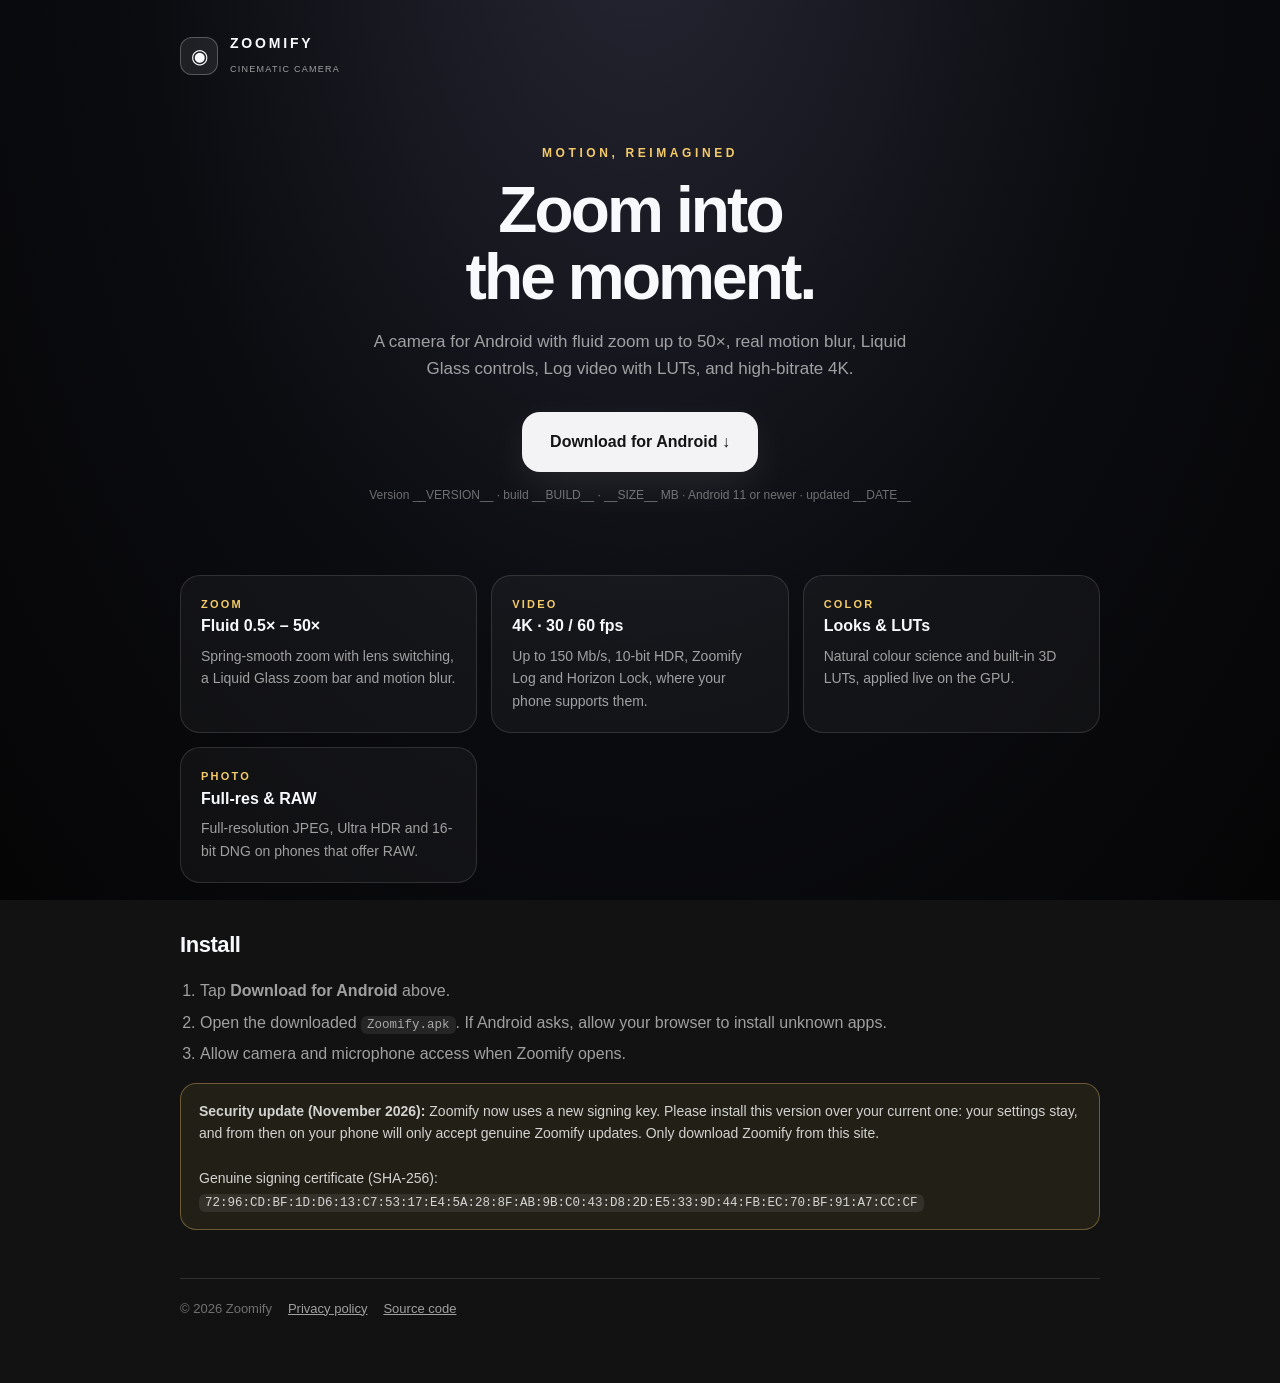
==== site/index.html @ 4010dbb8 "Rotate the leaked signing key; add 60 fps, telephoto and Cloudflare Pages site Security: the committ" ====
<!DOCTYPE html>
<html lang="en">
<head>
<meta charset="UTF-8">
<meta name="viewport" content="width=device-width, initial-scale=1, viewport-fit=cover">
<meta name="theme-color" content="#08090b">
<meta name="description" content="Zoomify: a cinematic camera for Android with fluid 50x zoom, motion blur, Log video, LUTs and 4K recording.">
<title>Zoomify: Cinematic Camera for Android</title>
<link rel="icon" href="data:image/svg+xml,%3Csvg xmlns='http://www.w3.org/2000/svg' viewBox='0 0 64 64'%3E%3Crect width='64' height='64' rx='16' fill='%23111'/%3E%3Ccircle cx='32' cy='32' r='17' fill='none' stroke='white' stroke-width='3'/%3E%3Ccircle cx='32' cy='32' r='10' fill='%23f5cb69'/%3E%3C/svg%3E">
<!-- AdSense: once your site is approved, paste the AdSense <script> tag Google gives you here,
     and put your publisher line in ads.txt (see README). -->
<style>
:root { color-scheme: dark; --accent:#f5cb69; --dim:rgba(255,255,255,.6); --line:rgba(255,255,255,.12); }
* { box-sizing:border-box }
body { margin:0; background:radial-gradient(ellipse at 50% -10%,#252532 0%,#0b0c10 55%,#050506 100%) fixed;
  color:#f7f9fc; font-family:-apple-system,BlinkMacSystemFont,"Segoe UI",Roboto,Arial,sans-serif; line-height:1.6 }
main { max-width:960px; margin:0 auto; padding:24px 20px 64px }
header { display:flex; align-items:center; gap:12px; padding:8px 0 40px }
.mark { width:38px; height:38px; border-radius:12px; display:grid; place-items:center; border:1px solid rgba(255,255,255,.25);
  background:rgba(255,255,255,.08); font-size:20px }
.brand b { display:block; letter-spacing:.2em; font-size:14px } .brand small { color:var(--dim); font-size:9px; letter-spacing:.14em }
.hero { text-align:center; padding:24px 0 40px }
.eyebrow { color:var(--accent); font-size:12px; letter-spacing:.3em; font-weight:700 }
h1 { font-size:clamp(38px,7vw,64px); line-height:1.05; letter-spacing:-.045em; margin:14px 0 16px; font-weight:600 }
.lead { color:var(--dim); font-size:17px; max-width:560px; margin:0 auto 30px }
.download { display:inline-flex; align-items:center; gap:10px; background:#f3f3f5; color:#141416; text-decoration:none;
  font-weight:700; font-size:16px; padding:17px 28px; border-radius:18px; box-shadow:0 14px 40px rgba(255,255,255,.08) }
.download:active { transform:scale(.97) }
.meta { color:rgba(255,255,255,.4); font-size:12px; margin-top:14px }
.grid { display:grid; grid-template-columns:repeat(auto-fit,minmax(220px,1fr)); gap:14px; margin:30px 0 }
.card { background:rgba(255,255,255,.04); border:1px solid var(--line); border-radius:20px; padding:20px }
.card h3 { margin:0 0 6px; font-size:16px } .card p { margin:0; color:var(--dim); font-size:14px }
.card .k { color:var(--accent); font-size:11px; letter-spacing:.2em; font-weight:700 }
section h2 { font-size:22px; letter-spacing:-.02em; margin:44px 0 12px }
ol { color:var(--dim); padding-left:20px } ol li { margin:6px 0 }
.notice { border:1px solid rgba(245,203,105,.35); background:rgba(245,203,105,.07); border-radius:16px; padding:16px 18px;
  color:rgba(255,255,255,.8); font-size:14px }
code { background:rgba(255,255,255,.08); padding:2px 6px; border-radius:6px; font-size:12.5px; word-break:break-all }
.ad-slot { margin:36px 0; min-height:0 }
footer { border-top:1px solid var(--line); margin-top:48px; padding-top:20px; color:rgba(255,255,255,.4); font-size:13px;
  display:flex; gap:16px; flex-wrap:wrap }
footer a { color:rgba(255,255,255,.6) }
@media (max-width:480px) { main { padding:16px 16px 48px } .lead { font-size:16px } }
</style>
</head>
<body>
<main>
  <header>
    <span class="mark" aria-hidden="true">◉</span>
    <div class="brand"><b>ZOOMIFY</b><small>CINEMATIC CAMERA</small></div>
  </header>

  <div class="hero">
    <div class="eyebrow">MOTION, REIMAGINED</div>
    <h1>Zoom into<br>the moment.</h1>
    <p class="lead">A camera for Android with fluid zoom up to 50×, real motion blur, Liquid Glass controls,
      Log video with LUTs, and high-bitrate 4K.</p>
    <a class="download" href="/Zoomify.apk" download>Download for Android ↓</a>
    <div class="meta">Version __VERSION__ · build __BUILD__ · __SIZE__ MB · Android 11 or newer · updated __DATE__</div>
  </div>

  <div class="grid">
    <div class="card"><div class="k">ZOOM</div><h3>Fluid 0.5× – 50×</h3><p>Spring-smooth zoom with lens switching, a Liquid Glass zoom bar and motion blur.</p></div>
    <div class="card"><div class="k">VIDEO</div><h3>4K · 30 / 60 fps</h3><p>Up to 150 Mb/s, 10-bit HDR, Zoomify Log and Horizon Lock, where your phone supports them.</p></div>
    <div class="card"><div class="k">COLOR</div><h3>Looks &amp; LUTs</h3><p>Natural colour science and built-in 3D LUTs, applied live on the GPU.</p></div>
    <div class="card"><div class="k">PHOTO</div><h3>Full-res &amp; RAW</h3><p>Full-resolution JPEG, Ultra HDR and 16-bit DNG on phones that offer RAW.</p></div>
  </div>

  <div class="ad-slot" aria-hidden="true"><!-- AdSense ad unit goes here --></div>

  <section>
    <h2>Install</h2>
    <ol>
      <li>Tap <b>Download for Android</b> above.</li>
      <li>Open the downloaded <code>Zoomify.apk</code>. If Android asks, allow your browser to install unknown apps.</li>
      <li>Allow camera and microphone access when Zoomify opens.</li>
    </ol>
    <div class="notice"><b>Security update (November 2026):</b> Zoomify now uses a new signing key. Please install
      this version over your current one: your settings stay, and from then on your phone will only accept
      genuine Zoomify updates. Only download Zoomify from this site.<br><br>
      Genuine signing certificate (SHA-256):<br><code>72:96:CD:BF:1D:D6:13:C7:53:17:E4:5A:28:8F:AB:9B:C0:43:D8:2D:E5:33:9D:44:FB:EC:70:BF:91:A7:CC:CF</code></div>
  </section>

  <footer>
    <span>© 2026 Zoomify</span>
    <a href="/privacy.html">Privacy policy</a>
    <a href="https://github.com/Houssam-2021/Zoomify">Source code</a>
  </footer>
</main>
</body>
</html>
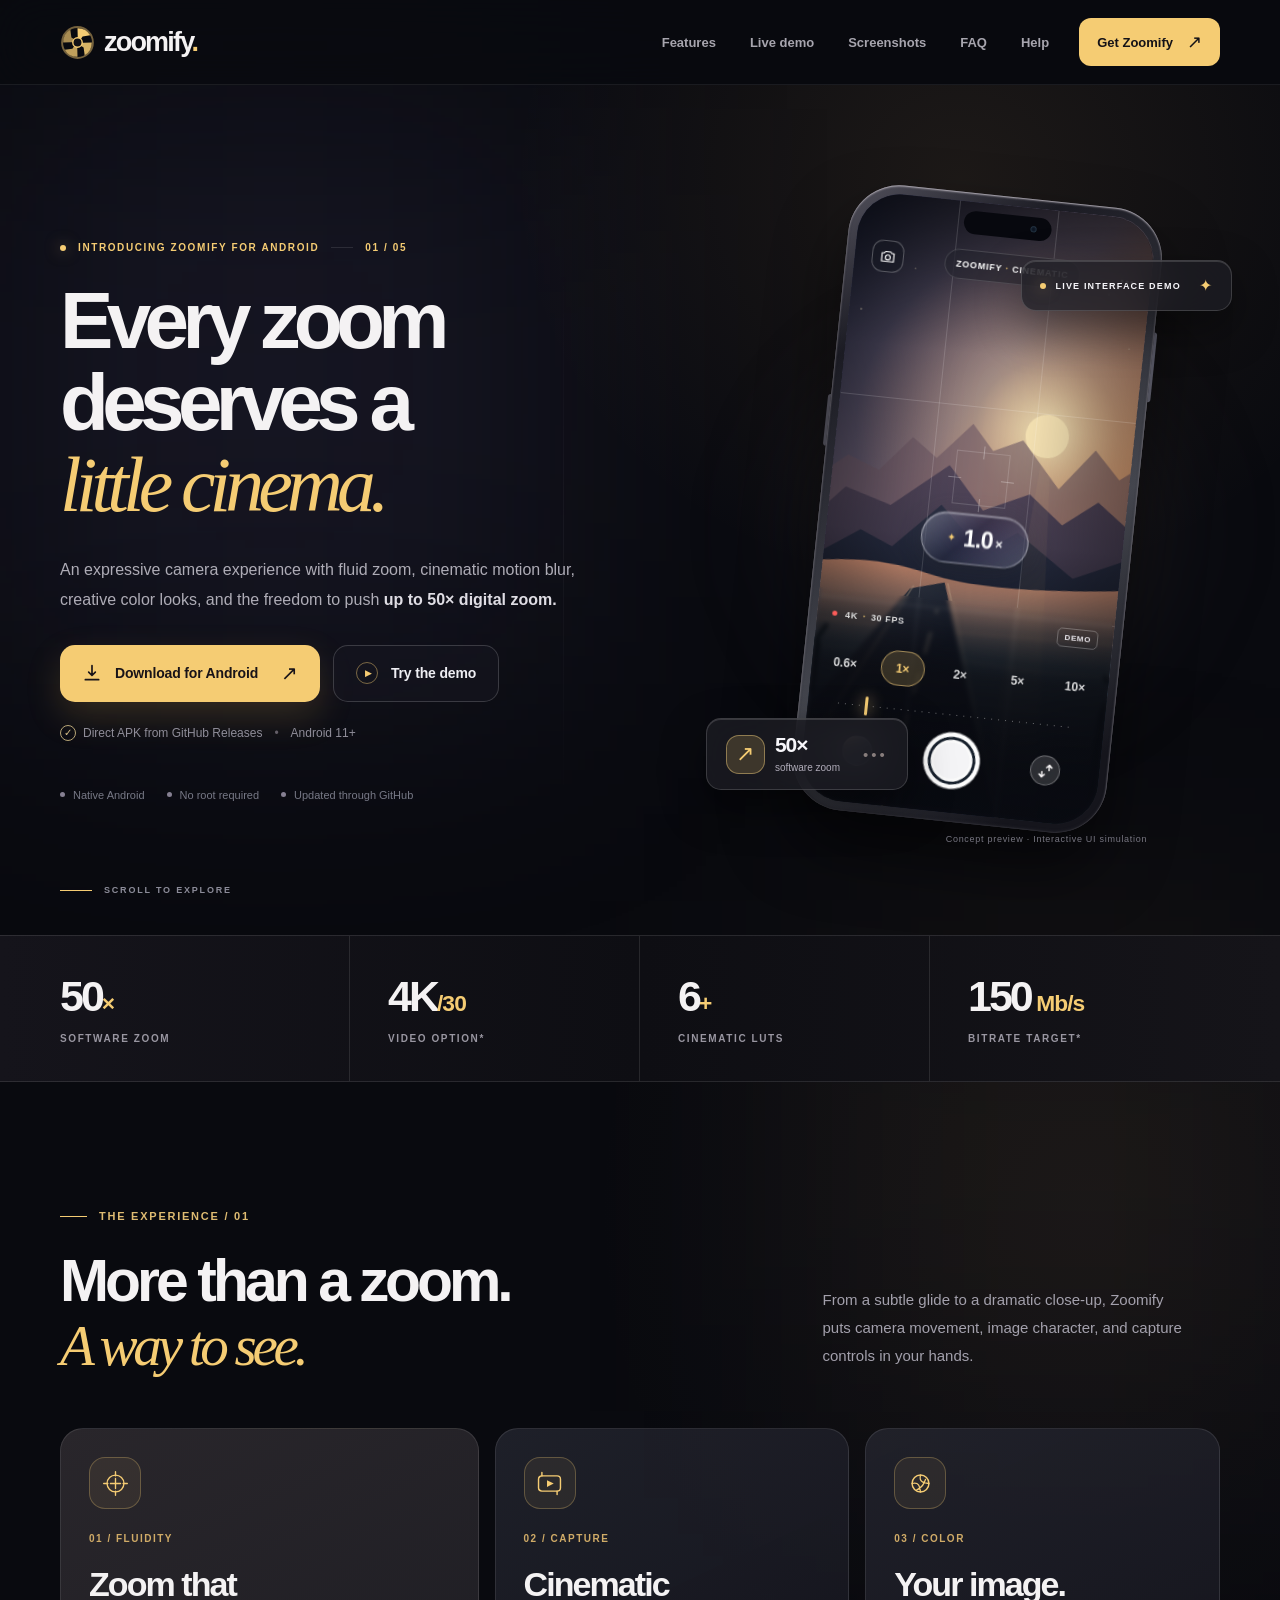
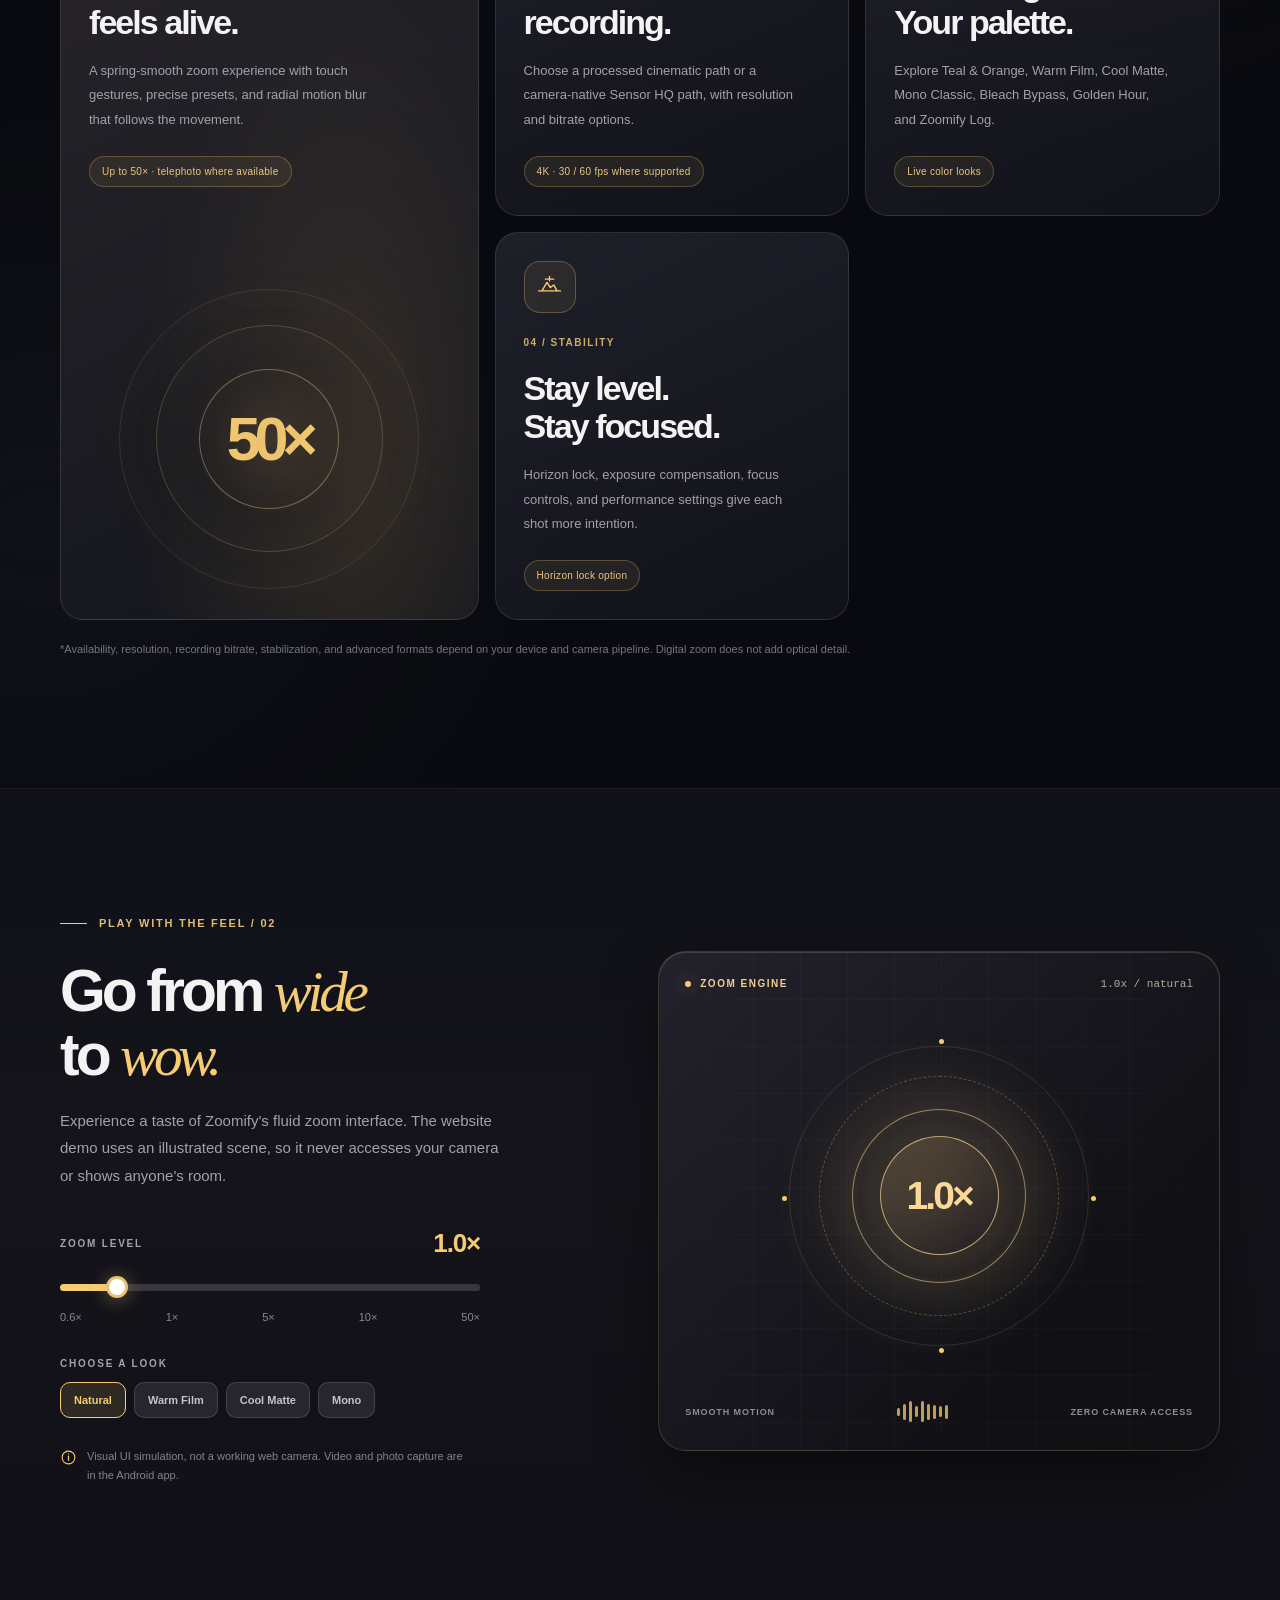
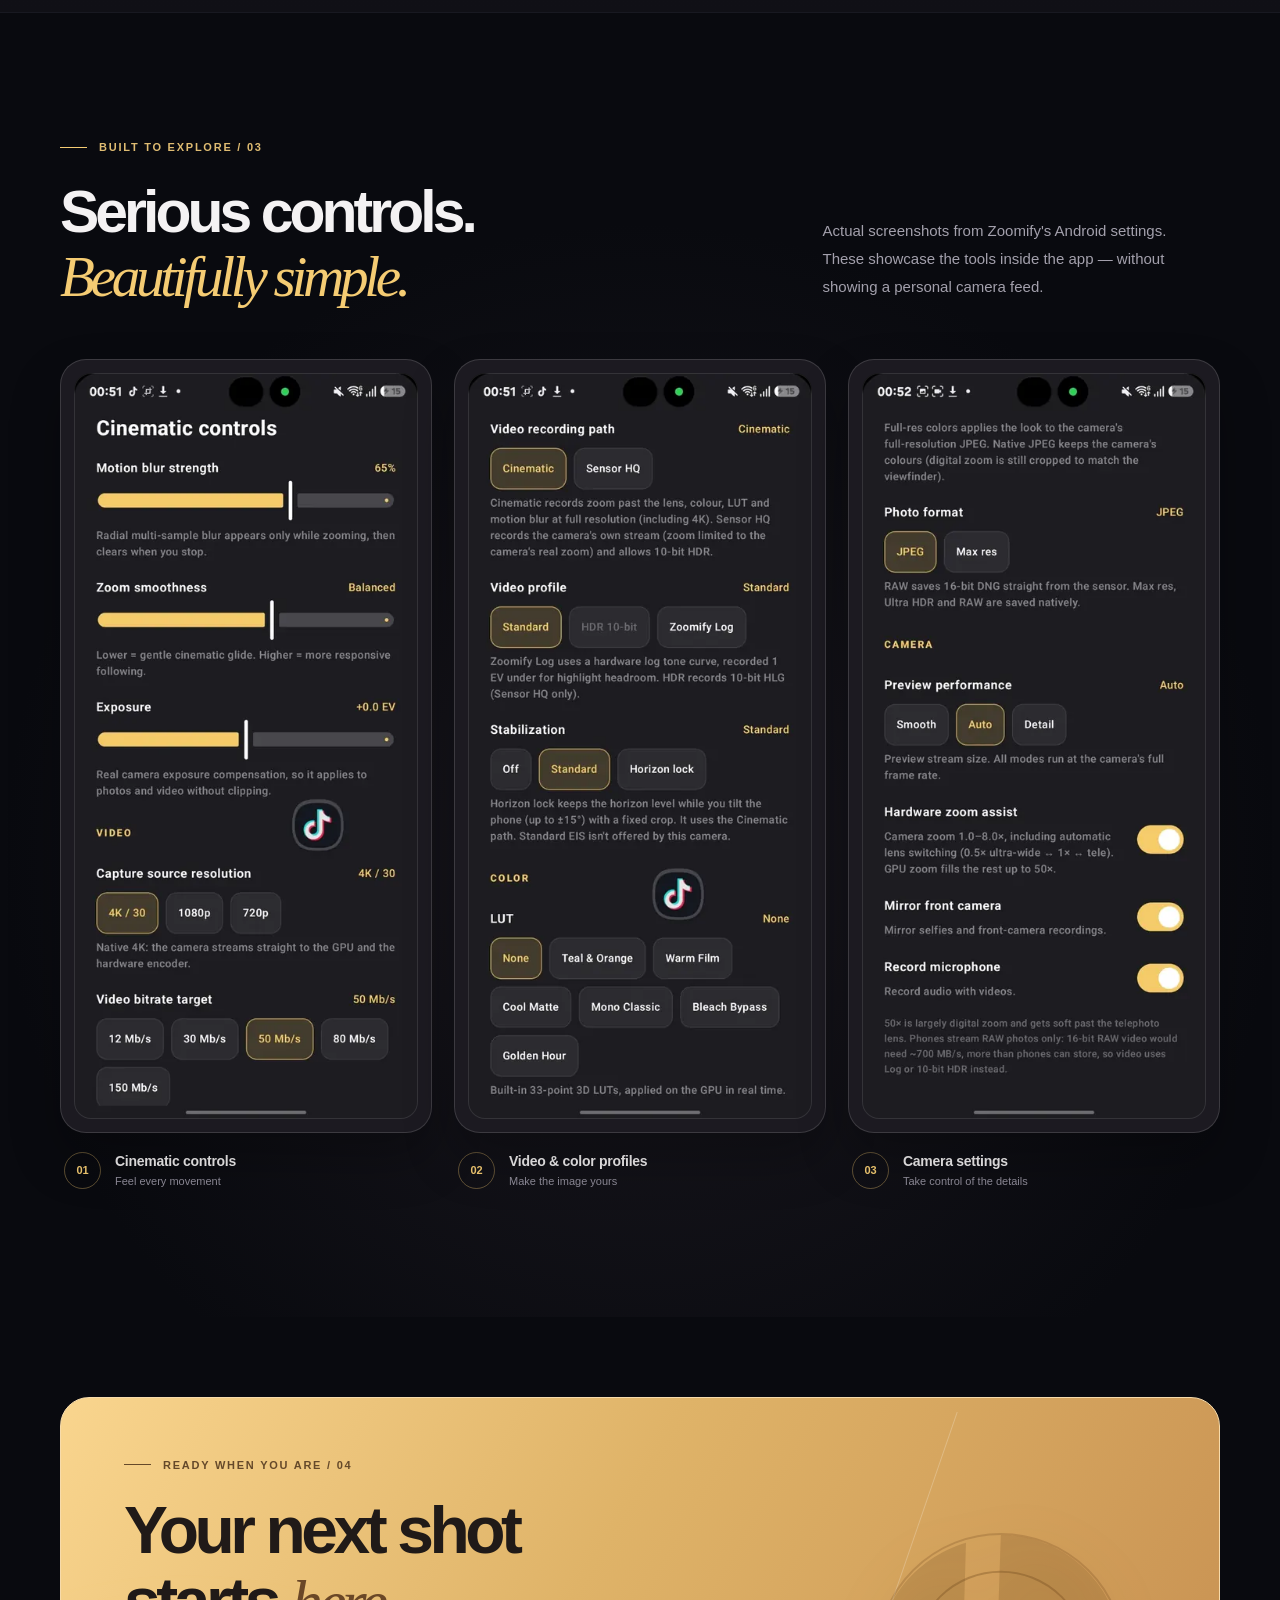
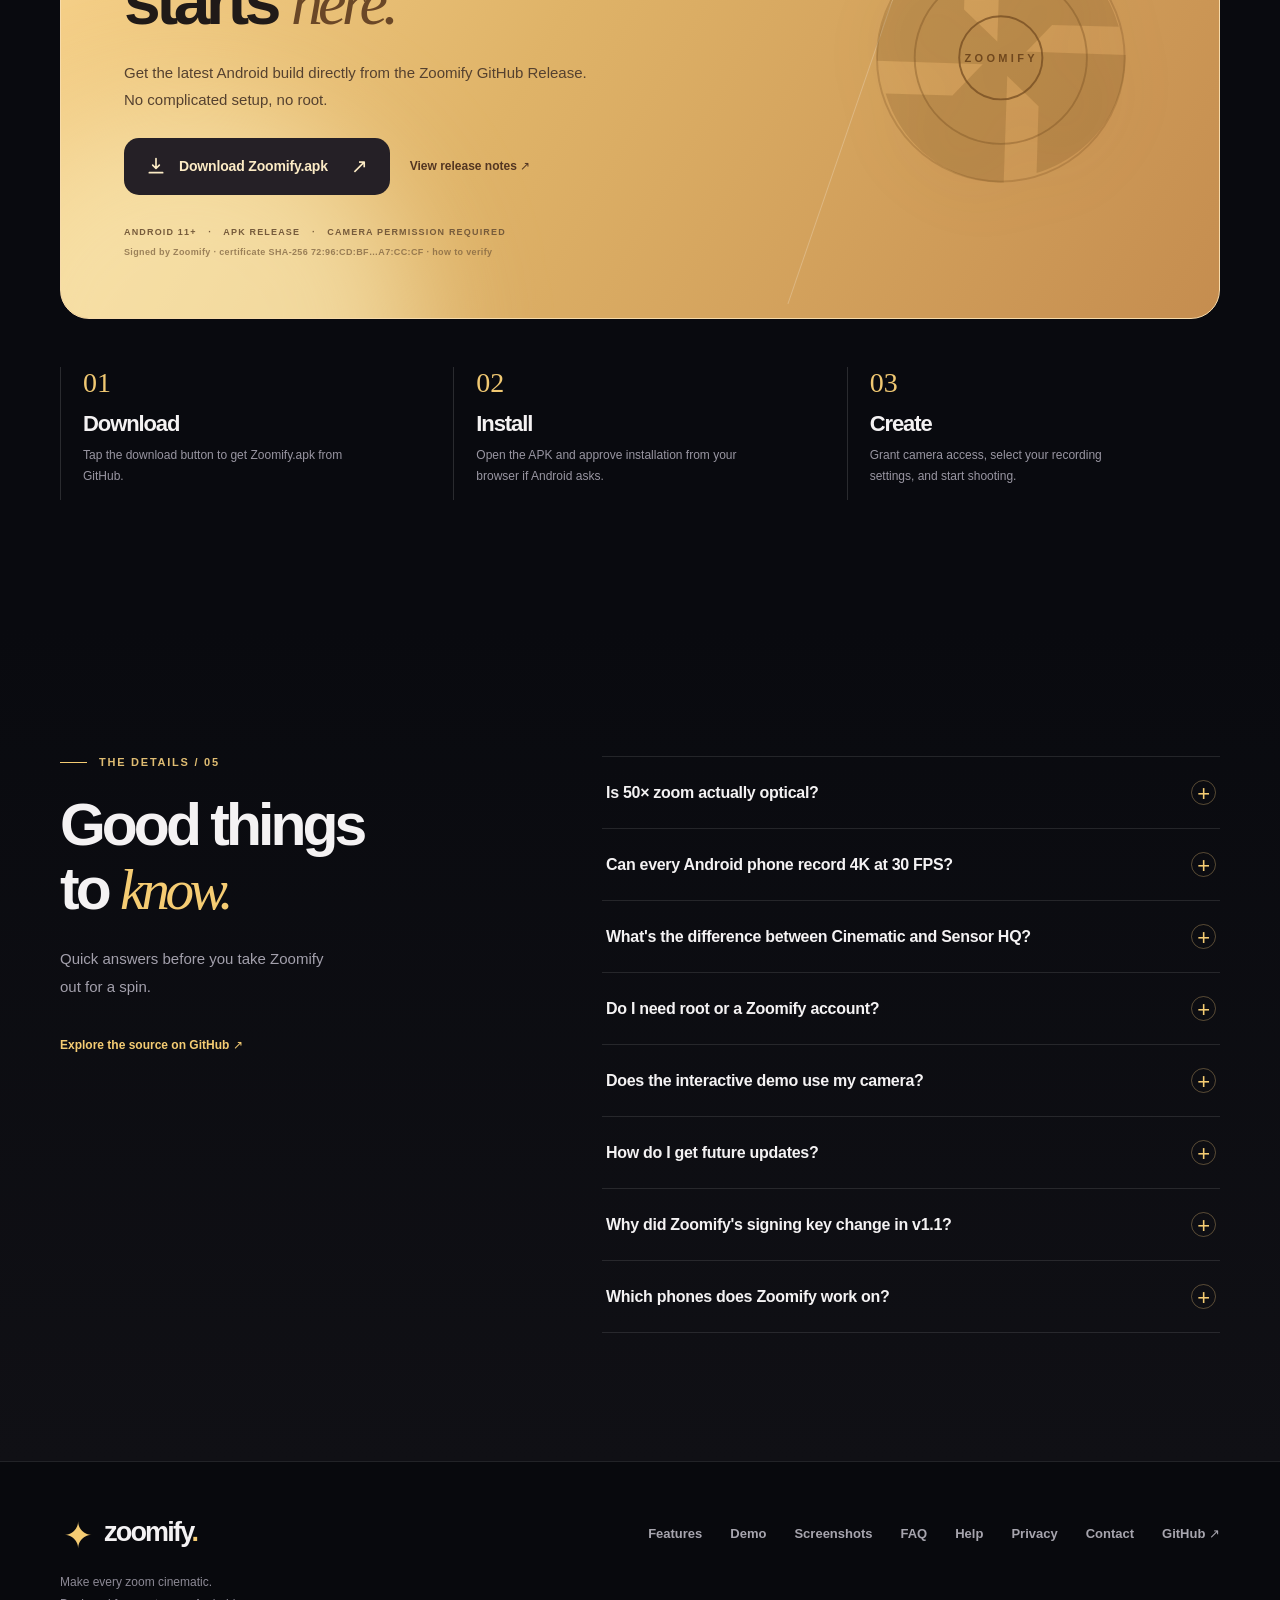
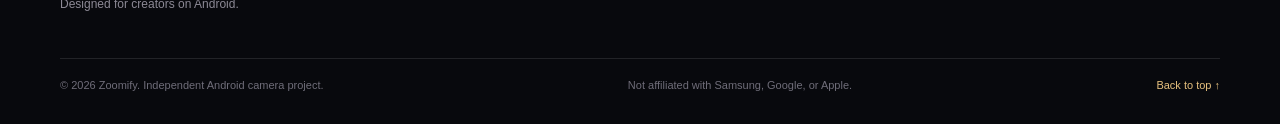
==== commit 1a03129c: "Gate publishing on signing checks and emulator key-rotation tests; port the Vercel site Workflow: - " ====
--- a/site/index.html
+++ b/site/index.html
@@ -1,91 +1,340 @@
 <!DOCTYPE html>
 <html lang="en">
 <head>
-<meta charset="UTF-8">
-<meta name="viewport" content="width=device-width, initial-scale=1, viewport-fit=cover">
-<meta name="theme-color" content="#08090b">
-<meta name="description" content="Zoomify: a cinematic camera for Android with fluid 50x zoom, motion blur, Log video, LUTs and 4K recording.">
-<title>Zoomify: Cinematic Camera for Android</title>
-<link rel="icon" href="data:image/svg+xml,%3Csvg xmlns='http://www.w3.org/2000/svg' viewBox='0 0 64 64'%3E%3Crect width='64' height='64' rx='16' fill='%23111'/%3E%3Ccircle cx='32' cy='32' r='17' fill='none' stroke='white' stroke-width='3'/%3E%3Ccircle cx='32' cy='32' r='10' fill='%23f5cb69'/%3E%3C/svg%3E">
-<!-- AdSense: once your site is approved, paste the AdSense <script> tag Google gives you here,
-     and put your publisher line in ads.txt (see README). -->
-<style>
-:root { color-scheme: dark; --accent:#f5cb69; --dim:rgba(255,255,255,.6); --line:rgba(255,255,255,.12); }
-* { box-sizing:border-box }
-body { margin:0; background:radial-gradient(ellipse at 50% -10%,#252532 0%,#0b0c10 55%,#050506 100%) fixed;
-  color:#f7f9fc; font-family:-apple-system,BlinkMacSystemFont,"Segoe UI",Roboto,Arial,sans-serif; line-height:1.6 }
-main { max-width:960px; margin:0 auto; padding:24px 20px 64px }
-header { display:flex; align-items:center; gap:12px; padding:8px 0 40px }
-.mark { width:38px; height:38px; border-radius:12px; display:grid; place-items:center; border:1px solid rgba(255,255,255,.25);
-  background:rgba(255,255,255,.08); font-size:20px }
-.brand b { display:block; letter-spacing:.2em; font-size:14px } .brand small { color:var(--dim); font-size:9px; letter-spacing:.14em }
-.hero { text-align:center; padding:24px 0 40px }
-.eyebrow { color:var(--accent); font-size:12px; letter-spacing:.3em; font-weight:700 }
-h1 { font-size:clamp(38px,7vw,64px); line-height:1.05; letter-spacing:-.045em; margin:14px 0 16px; font-weight:600 }
-.lead { color:var(--dim); font-size:17px; max-width:560px; margin:0 auto 30px }
-.download { display:inline-flex; align-items:center; gap:10px; background:#f3f3f5; color:#141416; text-decoration:none;
-  font-weight:700; font-size:16px; padding:17px 28px; border-radius:18px; box-shadow:0 14px 40px rgba(255,255,255,.08) }
-.download:active { transform:scale(.97) }
-.meta { color:rgba(255,255,255,.4); font-size:12px; margin-top:14px }
-.grid { display:grid; grid-template-columns:repeat(auto-fit,minmax(220px,1fr)); gap:14px; margin:30px 0 }
-.card { background:rgba(255,255,255,.04); border:1px solid var(--line); border-radius:20px; padding:20px }
-.card h3 { margin:0 0 6px; font-size:16px } .card p { margin:0; color:var(--dim); font-size:14px }
-.card .k { color:var(--accent); font-size:11px; letter-spacing:.2em; font-weight:700 }
-section h2 { font-size:22px; letter-spacing:-.02em; margin:44px 0 12px }
-ol { color:var(--dim); padding-left:20px } ol li { margin:6px 0 }
-.notice { border:1px solid rgba(245,203,105,.35); background:rgba(245,203,105,.07); border-radius:16px; padding:16px 18px;
-  color:rgba(255,255,255,.8); font-size:14px }
-code { background:rgba(255,255,255,.08); padding:2px 6px; border-radius:6px; font-size:12.5px; word-break:break-all }
-.ad-slot { margin:36px 0; min-height:0 }
-footer { border-top:1px solid var(--line); margin-top:48px; padding-top:20px; color:rgba(255,255,255,.4); font-size:13px;
-  display:flex; gap:16px; flex-wrap:wrap }
-footer a { color:rgba(255,255,255,.6) }
-@media (max-width:480px) { main { padding:16px 16px 48px } .lead { font-size:16px } }
+  <meta charset="UTF-8">
+  <meta name="viewport" content="width=device-width, initial-scale=1, viewport-fit=cover">
+  <meta name="theme-color" content="#0a0a0e">
+  <meta name="description" content="Zoomify is a cinematic camera app for Android. Explore smooth software zoom up to 50×, motion blur, creative color looks, and advanced capture controls. Download the latest Android APK on GitHub.">
+  <meta property="og:type" content="website">
+  <meta property="og:title" content="Zoomify — Make every zoom cinematic">
+  <meta property="og:description" content="Up to 50× software zoom. Cinematic motion blur. Creative color science. Built for Android.">
+  <meta name="twitter:card" content="summary_large_image">
+  <meta name="color-scheme" content="dark">
+  <link rel="icon" href="[data-uri]" type="image/svg+xml">
+  <style>
+@charset "UTF-8";
+:root{--bg:#090a0f;--surface:#13141b;--surface-2:#191a22;--muted:#a09fa9;--text:#f4f2f3;--gold:#f5cc73;--gold-soft:#f9dda0;--line:rgba(255,255,255,.105);--radius:24px;--container:1160px}
+*{box-sizing:border-box}
+html{scroll-behavior:smooth;scroll-padding-top:88px;overflow-x:clip}
+body{margin:0;background:var(--bg);color:var(--text);font-family:Inter,"SF Pro Display",-apple-system,BlinkMacSystemFont,"Segoe UI",sans-serif;font-synthesis:none;-webkit-font-smoothing:antialiased;overflow-x:hidden}
+body::before{content:"";position:fixed;inset:0;pointer-events:none;z-index:99;opacity:.075;background-image:url('data:image/svg+xml,%3Csvg viewBox="0 0 160 160" xmlns="http://www.w3.org/2000/svg"%3E%3Cfilter id="n"%3E%3CfeTurbulence type="fractalNoise" baseFrequency=".9" numOctaves="3" stitchTiles="stitch"/%3E%3C/filter%3E%3Crect width="100%25" height="100%25" filter="url(%23n)" opacity=".13"/%3E%3C/svg%3E');mix-blend-mode:soft-light}
+button,input{font:inherit}button{cursor:pointer}a{color:inherit;text-decoration:none}svg{display:block;max-width:100%}img{display:block;max-width:100%}h1,h2,h3,p{margin-top:0}h1,h2,h3{letter-spacing:-.048em}::selection{background:#eac379;color:#17120b}
+:focus-visible{outline:2px solid var(--gold);outline-offset:5px}
+.container{width:min(var(--container),calc(100% - 72px));margin-inline:auto}.section-pad{padding:128px 0}.skip-link{position:absolute;left:16px;top:-70px;z-index:250;padding:12px 18px;background:var(--gold);color:#17110b;border-radius:10px}.skip-link:focus{top:12px}
+.ambient{position:absolute;pointer-events:none;filter:blur(130px);z-index:-1}.ambient-one{left:0;top:12%;width:43vw;height:45vw;background:rgba(62,59,98,.24)}.ambient-two{right:0;top:900px;width:35vw;height:40vw;background:rgba(148,112,55,.09)}
+/* Header */
+.site-header{position:sticky;top:0;z-index:90;background:rgba(9,10,15,.82);border-bottom:1px solid rgba(255,255,255,.075);backdrop-filter:blur(24px) saturate(125%);-webkit-backdrop-filter:blur(24px) saturate(125%)}
+.nav{height:84px;display:flex;align-items:center;gap:30px;justify-content:space-between}.brand{display:inline-flex;align-items:center;gap:9px;min-width:max-content}.brand-symbol{width:35px;height:35px;color:var(--gold);display:grid;place-items:center;font-size:36px}.brand-symbol svg{width:100%;height:100%}.brand-word{font-size:27px;font-weight:850;letter-spacing:-1.8px}.brand-dot{color:var(--gold)}
+.nav-links{display:flex;align-items:center;gap:34px;margin-left:auto}.nav-links a,.footer-links a{font-size:13px;color:#a7a5ae;font-weight:580;transition:color .2s}.nav-links a:hover,.footer-links a:hover{color:#fff}.nav-download{display:inline-flex;align-items:center;gap:14px;font-size:13px;font-weight:750;color:#141217;background:var(--gold);padding:13px 18px;border-radius:12px;transition:transform .25s,box-shadow .25s}.nav-download:hover{transform:translateY(-2px);box-shadow:0 10px 24px rgba(239,192,97,.2)}.nav-download span{font-size:18px;font-weight:500}.menu-toggle{display:none}
+/* Hero */
+.hero{position:relative;overflow:hidden;min-height:835px;padding-top:95px;padding-bottom:72px}.hero::before{content:"";position:absolute;right:-6%;top:-24%;width:69vw;height:750px;z-index:-1;background:radial-gradient(ellipse at 55% 40%,rgba(199,154,97,.105),transparent 65%)}.hero::after{content:"";position:absolute;left:44%;top:22%;width:1px;height:62%;background:linear-gradient(transparent,rgba(255,255,255,.04),transparent);z-index:-1}.hero-grid{display:grid;grid-template-columns:minmax(0,1.13fr) minmax(370px,.87fr);align-items:center;gap:45px}.hero-copy{position:relative;z-index:2;max-width:690px}.eyebrow,.section-kicker{font-size:11px;letter-spacing:.20em;font-weight:750;color:var(--gold);display:flex;align-items:center;gap:12px}.eyebrow{font-size:10px;letter-spacing:.16em;white-space:nowrap}.eyebrow-dot,.pulse-dot,.demo-status-dot{display:inline-block;width:6px;height:6px;background:var(--gold);border-radius:50%;box-shadow:0 0 15px rgba(245,204,115,.5);flex:0 0 auto}.eyebrow-line{height:1px;width:22px;background:var(--line)}.hero h1{font-size:clamp(62px,6.25vw,94px);line-height:1.02;font-weight:760;letter-spacing:-.083em;margin:27px 0 30px}.hero h1 em,.section-intro h2 em,.demo h2 em,.download-banner h2 em,.faq h2 em{font-family:Georgia,"Times New Roman",serif;font-size:.97em;letter-spacing:-.075em;color:var(--gold);font-weight:500}.hero-description{font-size:16px;line-height:1.86;color:#aeacb6;max-width:515px}.hero-description strong{font-weight:650;color:#dfdde4}.hero-actions{display:flex;align-items:center;gap:13px;flex-wrap:wrap;margin-top:30px}.button{display:inline-flex;align-items:center;justify-content:center;gap:13px;border-radius:15px;min-height:57px;padding:16px 22px;font-size:14px;letter-spacing:-.012em;font-weight:745;white-space:nowrap;transition:transform .25s,background .25s,border-color .25s,box-shadow .25s}.button:hover{transform:translateY(-3px)}.button svg{width:20px;height:20px}.button-gold{background:var(--gold);color:#181318;box-shadow:0 14px 35px rgba(239,184,84,.17)}.button-gold:hover{background:#fbd88e;box-shadow:0 18px 40px rgba(239,184,84,.22)}.button-arrow{margin-left:10px;font-size:20px;font-weight:400}.button-outline{border:1px solid rgba(255,255,255,.17);background:#17172099;color:#eeeef3}.button-outline:hover{border-color:rgba(255,255,255,.45);background:#22242b}.play-icon{font-size:9px;color:var(--gold);border:1px solid rgba(245,204,115,.45);border-radius:50%;width:22px;height:22px;display:grid;place-items:center;padding-left:2px}.hero-footnote{color:#8f8d99;font-size:12px;display:flex;align-items:center;gap:7px;margin-top:23px}.check-ring{border:1px solid #b7a576;color:#d9c089;width:16px;height:16px;display:inline-grid;place-items:center;border-radius:50%;font-size:10px}.tiny-divider{padding-inline:5px;color:#635e67}.hero-flags{display:flex;flex-wrap:wrap;gap:15px 22px;margin-top:48px}.hero-flags span{font-size:11px;color:#777986;display:flex;align-items:center;gap:8px}.hero-flags i{width:5px;height:5px;border-radius:50%;background:#868092}.hero-scroll-cue{position:absolute;bottom:40px;left:calc((100% - min(var(--container),100% - 72px))/2);display:flex;align-items:center;gap:12px;letter-spacing:.20em;font-size:9px;font-weight:800;color:#8c8c99}.scroll-line{height:1px;width:32px;background:var(--gold)}
+/* Device */
+.hero-visual{position:relative;display:flex;justify-content:center;padding:15px 0 40px;min-height:635px}.visual-halo{position:absolute;top:18%;left:2%;width:98%;height:66%;border-radius:50%;background:radial-gradient(ellipse,rgba(209,166,104,.2),rgba(109,94,106,.07) 50%,transparent 72%);filter:blur(45px)}.phone-wrap{position:relative;z-index:2;transform:rotate(6deg);transition:transform .45s cubic-bezier(.22,1,.36,1)}.hero-visual:hover .phone-wrap{transform:rotate(2deg) translateY(-5px)}.device{width:315px;height:628px;border-radius:51px;padding:9px;background:linear-gradient(140deg,#52515c,#1b1b23 20%,#44464e 60%,#15151c 90%);box-shadow:0 36px 65px rgba(0,0,0,.52),inset 0 1px 2px #bfbac3,inset 0 -1px 3px #24242b;position:relative}.device::before{content:"";position:absolute;top:120px;right:-3px;width:3px;height:70px;background:#53535f;border-radius:0 3px 3px 0}.device::after{content:"";position:absolute;top:215px;left:-3px;width:3px;height:52px;background:#45444d;border-radius:3px 0 0 3px}.phone-screen{position:relative;width:100%;height:100%;border-radius:43px;overflow:hidden;background:#181926;isolation:isolate}.phone-sensor{position:absolute;z-index:15;top:9px;left:50%;transform:translateX(-50%);width:88px;height:23px;border-radius:25px;background:#07080e}.phone-sensor:after{content:"";position:absolute;right:15px;top:9px;width:6px;height:6px;border-radius:50%;background:#0b1422;box-shadow:inset 0 0 2px #476072}.camera-scene{position:absolute;inset:-2%;transform-origin:50% 54%;transform:scale(var(--scene-zoom,1));transition:transform .62s cubic-bezier(.16,1,.3,1),filter .42s ease;will-change:transform;filter:var(--camera-filter,none)}.camera-scene svg{width:100%;height:100%;object-fit:cover}.camera-scene.is-zooming{filter:var(--camera-filter,none) blur(2px)}.scene-vignette{pointer-events:none;position:absolute;inset:0;box-shadow:inset 0 0 115px 40px rgba(0,0,0,.44);background:linear-gradient(180deg,rgba(0,0,0,.42),transparent 25%,transparent 55%,rgba(0,0,0,.7) 92%);z-index:1}.scene-guide{position:absolute;background:rgba(255,255,255,.15);z-index:3;pointer-events:none}.guide-left{height:100%;width:1px;left:33.33%;top:0}.guide-right{height:100%;width:1px;left:66.66%;top:0}.guide-top{width:100%;height:1px;top:33.33%;left:0}.guide-bottom{width:100%;height:1px;top:66.66%;left:0}.camera-top{position:absolute;z-index:6;top:47px;left:17px;right:17px;display:flex;align-items:center;justify-content:space-between;gap:6px;color:#fff;font-size:9px;font-weight:800;letter-spacing:.09em}.camera-icon{background:#15172069;border:1px solid #ffffff44;backdrop-filter:blur(8px);border-radius:11px;display:grid;place-items:center;width:32px;height:32px}.camera-icon svg{width:18px}.camera-mode{background:#1517205b;padding:9px 10px;border:1px solid #ffffff25;border-radius:20px;backdrop-filter:blur(15px);white-space:nowrap}.camera-mode b{color:var(--gold)}.camera-top-dots{display:flex;gap:2px}.camera-top-dots span{width:3px;height:3px;border-radius:50%;background:#fff}.camera-focus{position:absolute;z-index:3;left:50%;top:45%;width:54px;height:54px;transform:translate(-50%,-50%);border:1px solid #ffffff44;opacity:.6}.camera-focus:before,.camera-focus:after{content:"";position:absolute;background:rgba(255,255,255,.5)}.camera-focus:before{width:13px;height:1px;top:50%;left:-7px}.camera-focus:after{height:13px;width:1px;left:50%;top:-7px}.camera-focus span:first-child:before,.camera-focus span:first-child:after{content:"";position:absolute;background:rgba(255,255,255,.5)}.camera-focus span:first-child:before{width:13px;height:1px;top:50%;right:-7px}.camera-focus span:first-child:after{height:13px;width:1px;left:50%;bottom:-7px}.camera-zoom-badge{z-index:6;position:absolute;top:55%;left:50%;transform:translate(-50%,-50%);display:flex;align-items:center;justify-content:center;gap:2px;min-width:108px;padding:11px 16px;background:linear-gradient(135deg,rgba(255,255,255,.26),rgba(38,36,43,.32) 45%,rgba(255,255,255,.16));border:1px solid rgba(255,255,255,.46);border-radius:99px;box-shadow:inset 0 1px 1px rgba(255,255,255,.36),0 7px 30px #0005,0 0 30px #ffffff13;backdrop-filter:blur(22px) saturate(180%);-webkit-backdrop-filter:blur(22px) saturate(180%);color:#fff;font-size:23px;letter-spacing:-.04em;font-weight:700;transition:transform .18s}.camera-zoom-badge.popping{transform:translate(-50%,-50%) scale(1.08)}.zoom-cross{font-size:11px;color:var(--gold);margin-right:7px}.zoom-suffix{font-size:13px;align-self:flex-end;margin-bottom:4px;margin-left:1px}.camera-bottom{position:absolute;z-index:5;bottom:0;left:0;right:0;padding:15px 15px 24px;background:linear-gradient(0deg,#090b12dd,#0a0b11b0 65%,transparent);backdrop-filter:blur(2px)}.camera-bottom-head{display:flex;align-items:center;gap:5px;font-size:9px;letter-spacing:.07em;color:#ddd;font-weight:800}.camera-bottom-head b{color:var(--gold)}.fake-record-dot{width:5px;height:5px;background:#fc5c59;border-radius:50%;margin-right:3px}.mode-pill{margin-left:auto;padding:4px 6px;font-size:8px;font-weight:900;border:1px solid #ffffff44;color:#ece9ee;border-radius:5px}.zoom-presets{display:flex;justify-content:space-between;gap:2px;margin:21px -4px 15px}.zoom-presets button{border:1px solid transparent;background:transparent;color:rgba(255,255,255,.84);font-size:12px;font-weight:750;width:44px;height:35px;border-radius:30px;transition:all .2s}.zoom-presets button.selected{border-color:#edc77995;background:rgba(245,204,115,.18);color:var(--gold)}.zoom-presets button:hover{background:#ffffff1d}.camera-rail{height:16px;margin:0 15px;position:relative;display:grid;place-items:center}.camera-rail-line{width:100%;height:1px;background:repeating-linear-gradient(to right,#ffffff99 0 1px,transparent 1px 7px);opacity:.65}.camera-rail-marker{position:absolute;left:var(--rail-position,17%);height:19px;width:3px;border-radius:5px;background:var(--gold);box-shadow:0 0 15px #f9d796;transition:left .52s cubic-bezier(.16,1,.3,1)}.camera-shutter-row{display:flex;justify-content:space-between;align-items:center;padding:10px 24px 0}.camera-circle{height:30px;width:30px;border-radius:50%;background:#ffffff25;border:1px solid #ffffff52;display:grid;place-items:center;backdrop-filter:blur(10px)}.camera-thumbnail{background:linear-gradient(135deg,#e8b98a,#475769,#171c2d)}.camera-circle svg{width:21px;height:21px}.camera-shutter{width:56px;height:56px;background:#fafafa;border:4px solid rgba(255,255,255,.72);box-shadow:inset 0 0 0 3px #17202c,0 0 0 1px #ffffff69;border-radius:50%;display:grid;place-items:center}.camera-shutter i{width:36px;height:36px;background:#f4f4f6;border-radius:50%}.floating-card{position:absolute;z-index:4;display:flex;align-items:center;gap:10px;border-radius:15px;border:1px solid #ffffff27;background:rgba(30,30,37,.75);backdrop-filter:blur(22px);box-shadow:0 17px 45px #0006,inset 0 1px #ffffff24;color:#f7f6fa}.floating-card-top{top:80px;right:-12px;padding:15px 18px;font-size:9px;font-weight:780;letter-spacing:.13em}.card-icon{color:var(--gold);font-size:16px;margin-left:8px}.floating-card-bottom{bottom:73px;left:-29px;padding:14px 19px}.floating-card-bottom>span:first-child{width:39px;height:39px;background:rgba(245,204,115,.17);display:grid;place-items:center;border:1px solid #e7c4777e;border-radius:13px;color:var(--gold);font-size:22px}.floating-card-bottom strong{font-size:21px;letter-spacing:-.05em;display:block}.floating-card-bottom small{color:#b1adba;font-size:10px}.floating-ellipsis{color:#877d7c;font-size:15px;letter-spacing:.2em;margin-left:13px}.visual-caption{position:absolute;bottom:10px;right:15%;font-size:9px;letter-spacing:.08em;color:#777681;z-index:5}
+/* key stats */
+.trust-strip{border-top:1px solid var(--line);border-bottom:1px solid var(--line);background:linear-gradient(90deg,#15141b,#0e0e13,#151419)}.trust-grid{display:grid;grid-template-columns:repeat(4,1fr)}.trust-item{display:flex;align-items:flex-start;flex-direction:column;justify-content:center;min-height:145px;padding:22px 38px;border-right:1px solid var(--line)}.trust-item:first-child{padding-left:0}.trust-item:last-child{border-right:0}.trust-number{font-size:43px;font-weight:730;letter-spacing:-.07em;line-height:1.1}.trust-number span{font-size:.53em;color:var(--gold);letter-spacing:-.04em}.trust-item small{color:#9996a1;letter-spacing:.16em;font-size:10px;margin-top:13px;font-weight:760}
+/* sections */
+.section-intro{margin-bottom:52px}.section-kicker{color:#dfbc72;letter-spacing:.16em}.kicker-line{width:27px;height:1px;background:var(--gold)}.section-intro-grid{display:grid;grid-template-columns:1.25fr .75fr;align-items:end;gap:100px;margin-top:27px}.section-intro h2,.demo h2,.download-banner h2,.faq h2{font-size:clamp(43px,4.6vw,69px);line-height:1.08;font-weight:730;letter-spacing:-.067em;margin:0}.section-intro p,.demo-left>p,.faq-side>p{color:#a3a0ac;font-size:15px;line-height:1.85;max-width:370px;margin:0 0 7px}
+.features{background:radial-gradient(ellipse at 3% 80%,rgba(43,48,71,.19),transparent 30%),radial-gradient(ellipse at 85% 10%,rgba(85,70,69,.11),transparent 32%)}.feature-grid{display:grid;grid-template-columns:1.18fr 1fr 1fr;gap:16px}.feature-card{min-height:380px;border:1px solid rgba(255,255,255,.105);border-radius:23px;background:linear-gradient(155deg,rgba(37,38,48,.79),rgba(20,20,29,.82));padding:28px;position:relative;overflow:hidden;transition:border-color .3s,transform .3s}.feature-card:hover{transform:translateY(-5px);border-color:rgba(245,204,115,.35)}.feature-card-large{grid-column:span 1;grid-row:span 2;min-height:780px;display:flex;flex-direction:column;justify-content:flex-start;background:radial-gradient(ellipse at 70% 80%,rgba(139,108,66,.24),transparent 52%),linear-gradient(155deg,#29262b,#13151c)}.feature-icon{width:52px;height:52px;border:1px solid rgba(245,204,115,.28);border-radius:16px;display:grid;place-items:center;background:rgba(245,204,115,.065);color:var(--gold);margin-bottom:24px}.feature-icon svg{width:27px;height:27px}.feature-num{font-size:10px;letter-spacing:.15em;font-weight:740;color:#d0ab67;margin:0 0 22px}.feature-card h3{font-size:34px;line-height:1.1;letter-spacing:-.057em;margin:0 0 18px}.feature-card>p:not(.feature-num),.feature-card>div>p:not(.feature-num){font-size:13px;line-height:1.88;color:#a3a0ae;max-width:278px;margin-bottom:24px}.feature-pill{border:1px solid rgba(245,204,115,.26);border-radius:30px;padding:9px 12px;display:inline-flex;font-size:10px;letter-spacing:.03em;color:#e8c784;background:rgba(245,204,115,.07)}.feature-card-large .feature-pill{position:relative;z-index:2}.feature-graphic{position:absolute;bottom:38px;left:0;right:0;height:285px;display:grid;place-items:center}.zoom-rings span{position:absolute;width:210px;height:210px;border:1px solid rgba(238,199,126,.13);border-radius:50%;box-shadow:inset 0 0 60px #e5b66a08,0 0 40px #e5b66a06}.zoom-rings span:nth-child(1){width:300px;height:300px}.zoom-rings span:nth-child(2){width:227px;height:227px;border-color:rgba(238,199,126,.24)}.zoom-rings span:nth-child(3){width:140px;height:140px;border-color:rgba(238,199,126,.4);background:radial-gradient(circle,#b0895227,transparent 68%)}.zoom-rings b{font-size:61px;letter-spacing:-.1em;color:var(--gold);font-weight:600}.capability-note{color:#777580;font-size:11px;line-height:1.8;margin:20px 0 0}
+/* Interactive demo */
+.demo{background:linear-gradient(180deg,#0f1018,#15141b 44%,#101016);border-top:1px solid #ffffff0a;border-bottom:1px solid #ffffff0a}.demo-grid{display:grid;grid-template-columns:minmax(0,.95fr) minmax(0,1.05fr);gap:90px;align-items:center}.demo h2{margin:30px 0 20px}.demo-left>p{max-width:450px}.zoom-controller{margin-top:38px;max-width:420px}.zoom-controller-head{display:flex;align-items:center;justify-content:space-between;gap:20px;margin-bottom:18px}.zoom-controller-head span,.look-controller p{font-size:10px;letter-spacing:.18em;font-weight:780;color:#a5a2ae}.zoom-controller-head strong{color:var(--gold);font-size:26px;letter-spacing:-.045em}.zoom-controller input{width:100%;margin:0;appearance:none;-webkit-appearance:none;height:7px;background:linear-gradient(to right,var(--gold) 0 var(--range-progress,16.8%),#37353d var(--range-progress,16.8%) 100%);border-radius:8px;cursor:ew-resize;outline:0}.zoom-controller input:focus-visible{outline:2px solid var(--gold);outline-offset:6px}.zoom-controller input::-webkit-slider-thumb{appearance:none;-webkit-appearance:none;background:#fff;border:3px solid #e8c276;box-shadow:0 2px 18px #efc7776a;width:22px;height:22px;border-radius:50%;cursor:grab}.zoom-controller input::-moz-range-thumb{background:#fff;border:3px solid #e8c276;box-shadow:0 2px 18px #efc7776a;width:18px;height:18px;border-radius:50%;cursor:grab}.zoom-tick-labels{display:flex;justify-content:space-between;font-size:11px;color:#8a8793;margin-top:16px}.look-controller{margin-top:35px}.look-buttons{display:flex;flex-wrap:wrap;gap:8px;margin-top:13px}.look-buttons button{border:1px solid #ffffff22;border-radius:10px;color:#c5c2cb;padding:11px 13px;background:#262630;transition:all .2s;font-size:11px;font-weight:650}.look-buttons button:hover{border-color:#f5cc7380}.look-buttons button.active{border-color:var(--gold);background:#f5cc731f;color:var(--gold)}.demo-hint{display:flex;align-items:flex-start;gap:10px;font-size:11px;color:#85828e;line-height:1.7;max-width:412px;margin-top:29px}.demo-hint svg{width:17px;height:17px;flex:none;margin-top:2px;color:var(--gold)}.demo-panel{position:relative;height:500px;border:1px solid rgba(245,204,115,.18);border-radius:28px;background:radial-gradient(ellipse at 50% 48%,#51433254,transparent 38%),linear-gradient(135deg,#23222c,#101015 75%);overflow:hidden;box-shadow:0 25px 60px #0006,inset 0 1px #ffffff23}.demo-panel::before{content:"";position:absolute;inset:0;background-image:linear-gradient(#ffffff06 1px,transparent 1px),linear-gradient(90deg,#ffffff06 1px,transparent 1px);background-size:47px 47px;mask-image:linear-gradient(90deg,transparent,#000 15%,#000 85%,transparent)}.demo-panel-top{position:absolute;left:26px;right:26px;top:26px;display:flex;justify-content:space-between;gap:12px;align-items:center;z-index:2}.demo-panel-top>span:first-child{font-size:10px;letter-spacing:.15em;color:#f1ce91;font-weight:770;display:flex;align-items:center;gap:9px}.code-readout{font-family:ui-monospace,Menlo,monospace;color:#b4aa9d;font-size:11px}.demo-lens{width:340px;height:340px;position:absolute;left:50%;top:49%;transform:translate(-50%,-50%);display:grid;place-items:center}.demo-lens-ring{border-radius:50%;position:absolute;transition:transform .4s}.ring-one{width:300px;height:300px;border:1px solid #f1c67925;box-shadow:0 0 30px #e3bc8b09}.ring-two{width:240px;height:240px;border:1px dashed #e5be7855;animation:spin 35s linear infinite}.ring-three{width:174px;height:174px;border:1px solid #f0cd8a90;background:radial-gradient(circle,#c3a46b1c,#ffffff02 65%);box-shadow:0 0 60px #e7c37e13,0 0 10px #e7c37e10 inset}.demo-lens-light{position:absolute;width:380px;height:380px;border-radius:50%;background:radial-gradient(circle,#f3cf844a,transparent 58%);filter:blur(20px);opacity:.4}.demo-lens-center{position:relative;z-index:2;display:grid;place-items:center;width:119px;height:119px;border-radius:50%;border:1px solid #f8d693b7;background:linear-gradient(145deg,#ba95653b,#1c1a20b8);backdrop-filter:blur(16px);color:#f9d898;font-size:39px;letter-spacing:-.075em;font-weight:750;transition:transform .2s}.demo-lens-center.animated{transform:scale(1.14)}.lens-tick{width:5px;height:5px;border-radius:50%;background:#f5cb6b;position:absolute}.tick-a{top:13px;left:50%}.tick-b{bottom:13px;left:50%}.tick-c{top:50%;left:13px}.tick-d{top:50%;right:13px}.demo-panel-bottom{position:absolute;bottom:26px;left:26px;right:26px;display:flex;align-items:center;justify-content:space-between;gap:8px;z-index:2}.demo-panel-bottom>span{font-size:9px;letter-spacing:.1em;color:#8f8b97;font-weight:720}.wave-bars{display:flex;align-items:center;gap:3px;height:24px}.wave-bars span{width:3px;height:8px;border-radius:3px;background:var(--gold);opacity:.75;animation:wave 1.2s ease-in-out infinite alternate}.wave-bars span:nth-child(2),.wave-bars span:nth-child(6){animation-delay:.15s;height:16px}.wave-bars span:nth-child(3),.wave-bars span:nth-child(5){animation-delay:.3s;height:21px}.wave-bars span:nth-child(4),.wave-bars span:nth-child(8){animation-delay:.47s;height:11px}.wave-bars span:nth-child(7),.wave-bars span:nth-child(9){animation-delay:.67s;height:14px}
+@keyframes spin{to{transform:rotate(360deg)}}@keyframes wave{to{transform:scaleY(.35);opacity:.4}}
+/* Screenshots */
+.screenshots{background:radial-gradient(circle at 50% 65%,#2a252e88,transparent 60%)}.screenshot-grid{display:grid;grid-template-columns:repeat(3,minmax(0,1fr));gap:22px}.screenshot-card{margin:0;min-width:0}.screenshot-frame{border-radius:26px;border:1px solid #ffffff24;background:#1c1a21;padding:13px;overflow:hidden;box-shadow:0 25px 50px #0004;transition:transform .3s,border-color .3s;position:relative}.screenshot-frame:hover{transform:translateY(-7px);border-color:#f1c47975}.screenshot-frame::after{content:"";position:absolute;inset:13px;border-radius:17px;pointer-events:none;box-shadow:inset 0 0 0 1px #ffffff1a}.screenshot-frame img{width:100%;aspect-ratio:440/953;height:auto;object-fit:cover;border-radius:17px}.screenshot-card figcaption{display:flex;align-items:center;gap:14px;padding:19px 4px 0}.screenshot-card figcaption b{width:37px;height:37px;display:grid;place-items:center;border-radius:50%;border:1px solid #f5cc7359;color:var(--gold);font-size:11px;font-weight:750}.screenshot-card figcaption div{display:flex;flex-direction:column;gap:6px}.screenshot-card figcaption strong{font-weight:690;font-size:14px;letter-spacing:-.02em}.screenshot-card figcaption span{font-size:11px;color:#8f8c99}
+/* Download */
+.download-section{padding-top:80px}.download-banner{position:relative;min-height:478px;overflow:hidden;border-radius:29px;background:linear-gradient(120deg,#f9d58e 0,#dfb368 43%,#c58d4f 100%);color:#201a18;border:1px solid #f7dbab;display:grid;grid-template-columns:1.4fr .6fr;padding:61px 63px;isolation:isolate}.download-banner::after{content:"";position:absolute;top:0;bottom:0;left:70%;width:1px;background:#ffffff3b;transform:rotate(19deg);z-index:-1}.banner-glow{position:absolute;width:470px;height:470px;left:-110px;bottom:-260px;border-radius:50%;background:#fff5c988;filter:blur(60px);z-index:-1}.download-banner .section-kicker{color:#65492a}.download-banner .kicker-line{background:#65492a}.download-banner h2{font-size:clamp(51px,5.15vw,75px);margin:24px 0 22px}.download-banner h2 em{color:#6a4727}.banner-copy{max-width:615px;position:relative;z-index:3}.banner-copy>p{line-height:1.8;color:#55412f;max-width:475px;font-size:15px}.banner-cta{display:flex;gap:20px;align-items:center;flex-wrap:wrap;margin-top:25px}.button-dark{color:#fcebc5;background:#252026}.button-dark:hover{background:#131113}.github-link{font-size:12px;font-weight:760;color:#533622;white-space:nowrap}.github-link:hover{text-decoration:underline}.banner-compatibility{display:block;font-size:9px;letter-spacing:.13em;font-weight:800;color:#765b3b;margin-top:32px}.banner-compatibility span{padding:0 8px}.banner-aperture{display:flex;align-items:center;justify-content:center;position:relative;color:#70481e}.banner-aperture svg{width:min(330px,100%);filter:drop-shadow(0 12px 30px #8954203b);animation:spin 80s linear infinite}.banner-aperture span{position:absolute;font-size:11px;font-weight:900;letter-spacing:.3em}.install-steps{display:grid;grid-template-columns:repeat(3,minmax(0,1fr));gap:20px;padding-top:48px}.install-steps article{padding-left:22px;border-left:1px solid #ffffff23}.install-steps span{color:#f0c872;font-family:Georgia,serif;font-size:28px}.install-steps h3{font-size:22px;letter-spacing:-.05em;margin:12px 0 8px}.install-steps p{font-size:12px;line-height:1.8;color:#9996a2;max-width:270px}
+/* FAQ */
+.faq{background:linear-gradient(180deg,#090a0f,#101015)}.faq-grid{display:grid;grid-template-columns:.8fr 1.2fr;gap:130px}.faq h2{margin:25px 0}.faq-side>p{max-width:275px}.text-link{display:inline-block;color:var(--gold);font-size:12px;margin-top:30px;font-weight:720;transition:transform .2s}.text-link:hover{transform:translateX(4px)}.faq-items{border-top:1px solid var(--line)}.faq-items details{border-bottom:1px solid var(--line);padding:0 4px}.faq-items summary{cursor:pointer;list-style:none;display:flex;justify-content:space-between;gap:20px;align-items:center;font-size:16px;font-weight:600;letter-spacing:-.018em;padding:23px 0}.faq-items summary::-webkit-details-marker{display:none}.faq-items summary span{display:grid;place-items:center;flex:none;width:25px;height:25px;border-radius:50%;color:var(--gold);font-size:22px;font-weight:300;border:1px solid #efc77d55;transition:transform .2s}.faq-items details[open] summary span{transform:rotate(45deg)}.faq-items details p{font-size:13px;line-height:1.9;color:#a39faa;max-width:590px;margin:-4px 35px 23px 0}.faq-items details[open] summary{color:var(--gold)}
+/* Footer */
+.site-footer{border-top:1px solid var(--line);background:#08090d}.footer-upper{padding:53px 0 43px;display:flex;justify-content:space-between;gap:24px;align-items:flex-start}.footer-upper p{color:#8c8995;font-size:12px;line-height:1.8;margin:20px 0 0}.footer-links{display:flex;flex-wrap:wrap;gap:22px 28px;justify-content:flex-end;padding-top:11px}.footer-lower{border-top:1px solid var(--line);padding:20px 0 33px;display:flex;justify-content:space-between;gap:18px;flex-wrap:wrap;color:#6f6d79;font-size:11px}.footer-lower a{color:#e7c17e}
+/* scroll reveal */
+.reveal{opacity:0;transform:translateY(24px);transition:opacity .76s ease,transform .76s cubic-bezier(.16,1,.3,1)}.reveal.visible{opacity:1;transform:none}
+/* Responsiveness */
+@media(max-width:1150px){.hero-grid{grid-template-columns:minmax(0,1fr) minmax(325px,.9fr);gap:4px}.hero h1{font-size:clamp(56px,7.5vw,81px)}.device{width:285px;height:576px}.phone-screen{border-radius:41px}.floating-card-top{right:0}.floating-card-bottom{left:-5px}.feature-grid{grid-template-columns:1fr 1fr}.feature-card-large{grid-row:span 2}.feature-card{min-height:365px}.feature-card-large{min-height:750px}.demo-grid{gap:40px}.faq-grid{gap:70px}}
+@media(max-width:880px){.container{width:min(var(--container),calc(100% - 42px))}.section-pad{padding:93px 0}.nav{height:74px}.nav-links{position:absolute;display:none;top:74px;left:0;right:0;flex-direction:column;align-items:stretch;gap:0;background:#111017f7;border-bottom:1px solid #ffffff21;padding:10px 21px 19px;box-shadow:0 30px 40px #0008}.nav-links.open{display:flex}.nav-links a{padding:13px 8px;font-size:14px}.menu-toggle{display:flex;flex-direction:column;gap:6px;justify-content:center;align-items:center;width:40px;height:38px;border:1px solid #ffffff20;background:#1d1c24;border-radius:12px}.menu-toggle span{width:18px;height:2px;border-radius:2px;background:#fff;transition:transform .2s}.menu-toggle[aria-expanded=true] span:first-child{transform:translateY(4px) rotate(45deg)}.menu-toggle[aria-expanded=true] span:last-child{transform:translateY(-4px) rotate(-45deg)}.nav-download{margin-left:auto}.hero{min-height:auto;padding-top:78px;padding-bottom:55px}.hero-grid{grid-template-columns:1fr;gap:55px;text-align:center}.hero-copy{margin:0 auto}.eyebrow{justify-content:center}.hero-description{margin:0 auto}.hero h1{font-size:clamp(60px,9.5vw,86px)}.hero-actions,.hero-footnote,.hero-flags{justify-content:center}.hero-flags{margin-top:34px}.hero-visual{min-height:640px}.phone-wrap{transform:rotate(3deg)}.hero-visual:hover .phone-wrap{transform:rotate(1deg)}.visual-caption{right:20%}.hero-scroll-cue{display:none}.trust-item{padding:20px}.trust-item:first-child{padding-left:0}.section-intro-grid{gap:35px}.demo-grid{grid-template-columns:1fr;gap:52px}.demo-left{max-width:600px}.demo-panel{height:445px}.screenshot-grid{gap:12px}.screenshot-frame{padding:7px;border-radius:17px}.screenshot-frame::after{inset:7px;border-radius:12px}.screenshot-frame img{border-radius:12px}.screenshot-card figcaption{gap:7px}.screenshot-card figcaption b{width:30px;height:30px;font-size:10px}.screenshot-card figcaption strong{font-size:12px}.screenshot-card figcaption span{font-size:10px}.download-banner{padding:46px 40px}.faq-grid{gap:40px}}
+@media(max-width:640px){.container{width:calc(100% - 32px)}.section-pad{padding:76px 0}.site-header .brand-word{font-size:24px}.nav-download{font-size:12px;padding:11px 13px;gap:6px}.nav-download span{display:none}.hero{padding-top:62px;padding-bottom:35px}.hero h1{font-size:clamp(56px,12.2vw,72px);margin:24px 0}.eyebrow{font-size:9px;letter-spacing:.08em;gap:8px}.eyebrow-line{display:none}.hero-description{font-size:14px;line-height:1.8}.hero-actions{gap:11px}.hero-actions .button{min-height:52px;padding:13px 15px;font-size:13px}.hero-actions .button-arrow{margin-left:0}.hero-footnote{font-size:11px}.hero-flags{gap:11px 14px;margin-top:30px;justify-content:center}.hero-flags span{font-size:10px}.hero-visual{margin-top:12px;min-height:615px;padding-bottom:58px}.device{height:553px;width:279px}.floating-card-top{top:5px;right:-2px;font-size:8px;padding:10px 12px}.floating-card-bottom{bottom:74px;left:3px;padding:10px 14px}.floating-card-bottom strong{font-size:18px}.floating-card-bottom>span:first-child{width:34px;height:34px}.floating-ellipsis{display:none}.visual-caption{bottom:8px;right:9%}.trust-grid{grid-template-columns:repeat(2,1fr)}.trust-item{min-height:128px;padding:20px!important;border-bottom:1px solid var(--line)}.trust-item:nth-child(2n){border-right:0}.trust-item:nth-last-child(-n+2){border-bottom:0}.trust-number{font-size:36px}.trust-item small{font-size:9px;margin-top:11px}.section-intro-grid{grid-template-columns:1fr;gap:14px;margin-top:23px}.section-intro h2,.demo h2,.faq h2{font-size:46px}.section-intro p{font-size:13px}.section-intro{margin-bottom:31px}.feature-grid{grid-template-columns:1fr;gap:11px}.feature-card,.feature-card-large{min-height:auto;grid-row:auto;grid-column:auto;padding:27px}.feature-card-large{min-height:650px}.feature-card h3{font-size:32px}.feature-card:not(.feature-card-large){min-height:323px}.feature-card .feature-icon{margin-bottom:24px}.feature-graphic{bottom:8px}.demo-left>p{font-size:13px}.zoom-controller{margin-top:32px}.demo-panel{height:395px}.demo-lens{transform:translate(-50%,-50%) scale(.82)}.demo-panel-bottom{left:15px;right:15px}.demo-panel-bottom>span{font-size:8px}.screenshot-grid{grid-template-columns:1fr 1fr;gap:20px 12px}.screenshot-card:last-child{grid-column:1 / -1;width:calc(50% - 6px);margin:0 auto}.screenshot-frame{padding:6px}.screenshot-card figcaption strong{font-size:11px}.screenshot-card figcaption span{display:none}.download-section{padding-top:42px}.download-banner{grid-template-columns:1fr;min-height:auto;padding:36px 25px 31px}.download-banner h2{font-size:55px}.banner-copy>p{font-size:13px}.banner-cta{gap:17px}.banner-compatibility{font-size:8px;line-height:1.8}.banner-aperture{position:absolute;width:200px;height:200px;right:-60px;top:-48px;opacity:.19}.install-steps{grid-template-columns:1fr;gap:20px;padding-top:38px}.install-steps article{padding-left:19px}.install-steps h3{font-size:19px}.install-steps p{margin-bottom:0}.faq-grid{grid-template-columns:1fr;gap:35px}.faq h2{font-size:50px}.faq-items summary{font-size:14px;padding:21px 0}.faq-items details p{font-size:12px}.footer-upper{flex-direction:column}.footer-links{justify-content:flex-start}.footer-lower{font-size:10px;line-height:1.6}}
+@media(max-width:360px){.container{width:calc(100% - 24px)}.hero h1{font-size:51px}.nav-download{font-size:11px;padding:10px 9px}.brand-word{font-size:22px}.brand-symbol{width:28px;height:28px}.hero-actions .button{font-size:12px}.floating-card-top{right:-3px}.device{width:264px;height:532px}.hero-visual{min-height:590px}.section-intro h2,.demo h2{font-size:40px}.zoom-tick-labels{font-size:10px}}
+@media(prefers-reduced-motion:reduce){html{scroll-behavior:auto}*,*:before,*:after{animation-duration:.01ms!important;animation-iteration-count:1!important;transition-duration:.01ms!important}.reveal{opacity:1;transform:none}}
+
+.feature-card-large .feature-graphic{pointer-events:none}
+
 </style>
+  <title>Zoomify — Cinematic zoom for Android</title>
+  <!-- ADSENSE_HEAD -->
 </head>
 <body>
-<main>
-  <header>
-    <span class="mark" aria-hidden="true">◉</span>
-    <div class="brand"><b>ZOOMIFY</b><small>CINEMATIC CAMERA</small></div>
+  <a class="skip-link" href="#main">Skip to content</a>
+  <div class="ambient ambient-one" aria-hidden="true"></div>
+  <div class="ambient ambient-two" aria-hidden="true"></div>
+
+  <header class="site-header" id="top">
+    <nav class="nav container" aria-label="Main navigation">
+      <a class="brand" href="#top" aria-label="Zoomify home">
+        <span class="brand-symbol" aria-hidden="true">
+          <svg viewBox="0 0 44 44" fill="none"><circle cx="22" cy="22" r="19.4" stroke="currentColor" stroke-width="2.4" opacity=".45"/><path d="M22 4a18 18 0 0 1 16 9l-9.6 1.3-5.9 9.1L22 4Z" fill="currentColor"/><path d="M40 22a18 18 0 0 1-9 16l-1.3-9.6-9.1-5.9L40 22Z" fill="currentColor" opacity=".88"/><path d="M22 40a18 18 0 0 1-16-9l9.6-1.3 5.9-9.1L22 40Z" fill="currentColor" opacity=".78"/><path d="M4 22a18 18 0 0 1 9-16l1.3 9.6 9.1 5.9L4 22Z" fill="currentColor" opacity=".68"/><circle cx="22" cy="22" r="5.9" fill="#101016" stroke="currentColor" stroke-width="1.8"/></svg>
+        </span>
+        <span class="brand-word">zoomify<span class="brand-dot">.</span></span>
+      </a>
+      <div class="nav-links" id="navLinks">
+        <a href="#features">Features</a><a href="#demo">Live demo</a><a href="#screenshots">Screenshots</a><a href="#faq">FAQ</a><a href="/help.html">Help</a>
+      </div>
+      <a class="nav-download" href="/download" target="_blank" rel="noopener noreferrer" aria-label="Download the verified Zoomify APK from GitHub Releases">Get Zoomify <span aria-hidden="true">↗</span></a>
+      <button class="menu-toggle" id="menuToggle" aria-label="Open menu" aria-expanded="false" aria-controls="navLinks"><span></span><span></span></button>
+    </nav>
   </header>
 
-  <div class="hero">
-    <div class="eyebrow">MOTION, REIMAGINED</div>
-    <h1>Zoom into<br>the moment.</h1>
-    <p class="lead">A camera for Android with fluid zoom up to 50×, real motion blur, Liquid Glass controls,
-      Log video with LUTs, and high-bitrate 4K.</p>
-    <a class="download" href="/Zoomify.apk" download>Download for Android ↓</a>
-    <div class="meta">Version __VERSION__ · build __BUILD__ · __SIZE__ MB · Android 11 or newer · updated __DATE__</div>
-  </div>
-
-  <div class="grid">
-    <div class="card"><div class="k">ZOOM</div><h3>Fluid 0.5× – 50×</h3><p>Spring-smooth zoom with lens switching, a Liquid Glass zoom bar and motion blur.</p></div>
-    <div class="card"><div class="k">VIDEO</div><h3>4K · 30 / 60 fps</h3><p>Up to 150 Mb/s, 10-bit HDR, Zoomify Log and Horizon Lock, where your phone supports them.</p></div>
-    <div class="card"><div class="k">COLOR</div><h3>Looks &amp; LUTs</h3><p>Natural colour science and built-in 3D LUTs, applied live on the GPU.</p></div>
-    <div class="card"><div class="k">PHOTO</div><h3>Full-res &amp; RAW</h3><p>Full-resolution JPEG, Ultra HDR and 16-bit DNG on phones that offer RAW.</p></div>
-  </div>
-
-  <div class="ad-slot" aria-hidden="true"><!-- AdSense ad unit goes here --></div>
-
-  <section>
-    <h2>Install</h2>
-    <ol>
-      <li>Tap <b>Download for Android</b> above.</li>
-      <li>Open the downloaded <code>Zoomify.apk</code>. If Android asks, allow your browser to install unknown apps.</li>
-      <li>Allow camera and microphone access when Zoomify opens.</li>
-    </ol>
-    <div class="notice"><b>Security update (November 2026):</b> Zoomify now uses a new signing key. Please install
-      this version over your current one: your settings stay, and from then on your phone will only accept
-      genuine Zoomify updates. Only download Zoomify from this site.<br><br>
-      Genuine signing certificate (SHA-256):<br><code>72:96:CD:BF:1D:D6:13:C7:53:17:E4:5A:28:8F:AB:9B:C0:43:D8:2D:E5:33:9D:44:FB:EC:70:BF:91:A7:CC:CF</code></div>
-  </section>
-
-  <footer>
-    <span>© 2026 Zoomify</span>
-    <a href="/privacy.html">Privacy policy</a>
-    <a href="https://github.com/Houssam-2021/Zoomify">Source code</a>
-  </footer>
-</main>
+  <main id="main">
+    <section class="hero section-pad" aria-labelledby="hero-title">
+      <div class="hero-noise" aria-hidden="true"></div>
+      <div class="container hero-grid">
+        <div class="hero-copy reveal">
+          <div class="eyebrow"><span class="eyebrow-dot" aria-hidden="true"></span> INTRODUCING ZOOMIFY FOR ANDROID <span class="eyebrow-line" aria-hidden="true"></span> 01 / 05</div>
+          <h1 id="hero-title">Every zoom<br>deserves a<br><em>little cinema.</em></h1>
+          <p class="hero-description">An expressive camera experience with fluid zoom, cinematic motion blur, creative color looks, and the freedom to push <strong>up to 50× digital zoom.</strong></p>
+          <div class="hero-actions">
+            <a class="button button-gold" href="/download" target="_blank" rel="noopener noreferrer">
+              <svg viewBox="0 0 24 24" fill="none" aria-hidden="true"><path d="M12 3v12m0 0 4-4m-4 4-4-4M4 20h16" stroke="currentColor" stroke-width="2" stroke-linecap="round" stroke-linejoin="round"/></svg>
+              Download for Android <span class="button-arrow">↗</span>
+            </a>
+            <a class="button button-outline" href="#demo"><span class="play-icon" aria-hidden="true">▶</span> Try the demo</a>
+          </div>
+          <div class="hero-footnote"><span class="check-ring" aria-hidden="true">✓</span> Direct APK from GitHub Releases <span class="tiny-divider">•</span> Android 11+</div>
+          <div class="hero-flags"><span><i></i> Native Android</span><span><i></i> No root required</span><span><i></i> Updated through GitHub</span></div>
+        </div>
+        <div class="hero-visual reveal" aria-label="Interactive Zoomify camera UI demonstration">
+          <div class="visual-halo"></div>
+          <div class="floating-card floating-card-top"><span class="pulse-dot"></span> LIVE INTERFACE DEMO <span class="card-icon">✦</span></div>
+          <div class="phone-wrap" id="phoneWrap">
+            <div class="device">
+              <div class="phone-screen">
+                <div class="phone-sensor" aria-hidden="true"></div>
+                <div class="camera-scene" id="cameraScene" aria-hidden="true">
+                  <svg viewBox="0 0 420 790" preserveAspectRatio="xMidYMid slice" xmlns="http://www.w3.org/2000/svg">
+                    <defs>
+                      <linearGradient id="sky" x1="0" y1="0" x2="0.8" y2="1"><stop stop-color="#141c35"/><stop offset=".42" stop-color="#73667a"/><stop offset=".72" stop-color="#dc966e"/><stop offset="1" stop-color="#ebbd78"/></linearGradient>
+                      <radialGradient id="glow"><stop stop-color="#fff3c3" stop-opacity=".95"/><stop offset=".38" stop-color="#ffd99d" stop-opacity=".36"/><stop offset="1" stop-color="#f9a36e" stop-opacity="0"/></radialGradient>
+                      <linearGradient id="mountainA" x1="0" y1="0" x2="0" y2="1"><stop stop-color="#52465a"/><stop offset="1" stop-color="#23273e"/></linearGradient>
+                      <linearGradient id="mountainB" x1="0" y1="0" x2="0" y2="1"><stop stop-color="#2b3045"/><stop offset="1" stop-color="#0b1323"/></linearGradient>
+                      <linearGradient id="lake" x1="0" y1="0" x2="0" y2="1"><stop stop-color="#da9679"/><stop offset=".35" stop-color="#3f5263"/><stop offset="1" stop-color="#0c1825"/></linearGradient>
+                      <linearGradient id="road" x1="0" y1="0" x2="1" y2="1"><stop stop-color="#5e6370"/><stop offset=".5" stop-color="#1a2132"/><stop offset="1" stop-color="#0c1321"/></linearGradient>
+                    </defs>
+                    <rect width="420" height="790" fill="url(#sky)"/>
+                    <circle cx="286" cy="292" r="238" fill="url(#glow)"/>
+                    <circle cx="287" cy="296" r="27" fill="#ffebba"/>
+                    <path d="M0 380 43 344 83 359 121 314 153 337 194 290 222 321 258 304 308 360 349 307 382 341 420 312V790H0Z" fill="#6e5966" opacity=".6"/>
+                    <path d="M0 432 44 384 102 401 170 344 217 396 273 370 317 404 359 371 420 416V790H0Z" fill="url(#mountainA)"/>
+                    <path d="M0 481 68 435 109 452 165 394 222 448 263 419 337 469 420 431V790H0Z" fill="url(#mountainB)"/>
+                    <path d="M0 481c67-10 99-12 157 0 69 16 181 5 263-6V790H0Z" fill="url(#lake)"/>
+                    <path d="M283 322 294 322 323 790 250 790Z" fill="#ffcb8c" opacity=".06"/>
+                    <path d="M0 549q88 4 170 2t250-6" stroke="#f9c49c" stroke-opacity=".24" stroke-width="2" fill="none"/>
+                    <path d="M0 586q123-6 240 0t180-4" stroke="#f9c49c" stroke-opacity=".13" stroke-width="3" fill="none"/>
+                    <path d="M0 635q124-9 245 0t175-5" stroke="#9ea7a2" stroke-opacity=".15" stroke-width="2" fill="none"/>
+                    <path d="M-65 790 137 502 179 490 276 790Z" fill="url(#road)"/>
+                    <path d="M128 790 173 525" stroke="#ead9bc" stroke-width="2.5" stroke-dasharray="28 25" opacity=".6"/>
+                    <path d="M-10 790 141 498" stroke="#f3d3b0" stroke-opacity=".35" stroke-width="2"/>
+                    <path d="M280 790 183 491" stroke="#f3d3b0" stroke-opacity=".35" stroke-width="2"/>
+                    <path d="M0 600q13-26 23-27 7 0 10 9l-3 62H0ZM387 633q12-37 25-31l11 47v141h-40Z" fill="#0f1c26"/>
+                    <path d="M21 576l-8-33M24 583l14-25M406 609l-16-22M401 615l18-28" stroke="#0f1c26" stroke-width="5" stroke-linecap="round"/>
+                    <g fill="#fff1d5" opacity=".6"><circle cx="40" cy="162" r="1.2"/><circle cx="102" cy="105" r="1"/><circle cx="345" cy="112" r="1.5"/><circle cx="377" cy="177" r=".8"/></g>
+                  </svg>
+                </div>
+                <div class="scene-vignette" aria-hidden="true"></div>
+                <div class="scene-guide guide-left" aria-hidden="true"></div><div class="scene-guide guide-right" aria-hidden="true"></div>
+                <div class="scene-guide guide-top" aria-hidden="true"></div><div class="scene-guide guide-bottom" aria-hidden="true"></div>
+                <div class="camera-top"><span class="camera-icon" aria-hidden="true"><svg viewBox="0 0 24 24" fill="none"><path d="M4 8h3l1.5-2h7L17 8h3v11H4z" stroke="currentColor" stroke-width="1.5" stroke-linejoin="round"/><circle cx="12" cy="13.5" r="3.25" stroke="currentColor" stroke-width="1.5"/></svg></span><span class="camera-mode">ZOOMIFY <b>·</b> CINEMATIC</span><span class="camera-top-dots" aria-hidden="true"><span></span><span></span><span></span></span></div>
+                <div class="camera-focus" aria-hidden="true"><span></span><span></span></div>
+                <div class="camera-zoom-badge" id="zoomBadge"><span class="zoom-cross">✦</span><span id="zoomReadout">1.0</span><span class="zoom-suffix">×</span></div>
+                <div class="camera-bottom">
+                  <div class="camera-bottom-head"><span class="fake-record-dot"></span> 4K <b>·</b> 30 FPS <span class="mode-pill">DEMO</span></div>
+                  <div class="zoom-presets" aria-label="Zoom presets for camera demo"><button type="button" data-zoom="0.6">0.6×</button><button type="button" class="selected" data-zoom="1">1×</button><button type="button" data-zoom="2">2×</button><button type="button" data-zoom="5">5×</button><button type="button" data-zoom="10">10×</button></div>
+                  <div class="camera-rail"><div class="camera-rail-line"></div><div class="camera-rail-marker" id="railMarker"></div></div>
+                  <div class="camera-shutter-row"><span class="camera-circle camera-thumbnail" aria-hidden="true"></span><span class="camera-shutter" aria-hidden="true"><i></i></span><span class="camera-circle camera-swap" aria-hidden="true"><svg viewBox="0 0 24 24" fill="none"><path d="m19 8-3-3-3 3m3-3v6M5 16l3 3 3-3m-3 3v-6" stroke="currentColor" stroke-width="1.7" stroke-linecap="round" stroke-linejoin="round"/></svg></span></div>
+                </div>
+              </div>
+            </div>
+          </div>
+          <div class="floating-card floating-card-bottom"><span>↗</span><div><strong>50×</strong><small>software zoom</small></div><span class="floating-ellipsis">•••</span></div>
+          <p class="visual-caption">Concept preview · Interactive UI simulation</p>
+        </div>
+      </div>
+      <div class="hero-scroll-cue"><span class="scroll-line"></span> SCROLL TO EXPLORE</div>
+    </section>
+
+    <section class="trust-strip" aria-label="Key capabilities">
+      <div class="container trust-grid"><div class="trust-item"><span class="trust-number">50<span>×</span></span><small>SOFTWARE ZOOM</small></div><div class="trust-item"><span class="trust-number">4K<span>/30</span></span><small>VIDEO OPTION*</small></div><div class="trust-item"><span class="trust-number">6<span>+</span></span><small>CINEMATIC LUTS</small></div><div class="trust-item"><span class="trust-number">150<span> Mb/s</span></span><small>BITRATE TARGET*</small></div></div>
+    </section>
+
+    <section class="features section-pad" id="features" aria-labelledby="features-title">
+      <div class="container">
+        <div class="section-intro reveal"><div class="section-kicker"><span class="kicker-line"></span> THE EXPERIENCE / 01</div><div class="section-intro-grid"><h2 id="features-title">More than a zoom.<br><em>A way to see.</em></h2><p>From a subtle glide to a dramatic close-up, Zoomify puts camera movement, image character, and capture controls in your hands.</p></div></div>
+        <div class="feature-grid">
+          <article class="feature-card feature-card-large reveal"><div class="feature-icon"><svg viewBox="0 0 32 32" fill="none"><circle cx="16" cy="16" r="10" stroke="currentColor" stroke-width="1.6"/><path d="M16 2v5M16 25v5M2 16h5M25 16h5M10 16h12M16 10v12" stroke="currentColor" stroke-width="1.6" stroke-linecap="round"/></svg></div><div><p class="feature-num">01 / FLUIDITY</p><h3>Zoom that<br>feels alive.</h3><p>A spring-smooth zoom experience with touch gestures, precise presets, and radial motion blur that follows the movement.</p><span class="feature-pill">Up to 50× · telephoto where available</span></div><div class="feature-graphic zoom-rings" aria-hidden="true"><span></span><span></span><span></span><b>50×</b></div></article>
+          <article class="feature-card reveal"><div class="feature-icon"><svg viewBox="0 0 32 32" fill="none"><rect x="3" y="7" width="26" height="18" rx="4" stroke="currentColor" stroke-width="1.7"/><path d="m13 12 8 4-8 4z" fill="currentColor"/><path d="M7 3v4M25 25v4" stroke="currentColor" stroke-width="1.7" stroke-linecap="round"/></svg></div><p class="feature-num">02 / CAPTURE</p><h3>Cinematic<br>recording.</h3><p>Choose a processed cinematic path or a camera-native Sensor HQ path, with resolution and bitrate options.</p><span class="feature-pill">4K · 30 / 60 fps where supported</span></article>
+          <article class="feature-card reveal"><div class="feature-icon"><svg viewBox="0 0 32 32" fill="none"><circle cx="16" cy="16" r="10" stroke="currentColor" stroke-width="1.7"/><path d="M16 6c-2 8 3 9 10 10M6 16c8-2 9 3 10 10M11 24c8-4 9-8 11-13" stroke="currentColor" stroke-width="1.5" stroke-linecap="round"/></svg></div><p class="feature-num">03 / COLOR</p><h3>Your image.<br>Your palette.</h3><p>Explore Teal & Orange, Warm Film, Cool Matte, Mono Classic, Bleach Bypass, Golden Hour, and Zoomify Log.</p><span class="feature-pill">Live color looks</span></article>
+          <article class="feature-card reveal"><div class="feature-icon"><svg viewBox="0 0 32 32" fill="none"><path d="M3 20h26M7 20l6-10 4 6 4-3 4 7" stroke="currentColor" stroke-width="1.7" stroke-linecap="round" stroke-linejoin="round"/><path d="M16 3v5M11 6h10" stroke="currentColor" stroke-width="1.6" stroke-linecap="round"/></svg></div><p class="feature-num">04 / STABILITY</p><h3>Stay level.<br>Stay focused.</h3><p>Horizon lock, exposure compensation, focus controls, and performance settings give each shot more intention.</p><span class="feature-pill">Horizon lock option</span></article>
+        </div>
+        <p class="capability-note">*Availability, resolution, recording bitrate, stabilization, and advanced formats depend on your device and camera pipeline. Digital zoom does not add optical detail.</p>
+      </div>
+    </section>
+
+    <div class="ad-slot container" data-ad-slot="home-mid" hidden aria-label="Advertisement"></div>
+
+    <section class="demo section-pad" id="demo" aria-labelledby="demo-title">
+      <div class="container demo-grid">
+        <div class="demo-left reveal"><div class="section-kicker"><span class="kicker-line"></span> PLAY WITH THE FEEL / 02</div><h2 id="demo-title">Go from <em>wide</em><br>to <em>wow.</em></h2><p>Experience a taste of Zoomify's fluid zoom interface. The website demo uses an illustrated scene, so it never accesses your camera or shows anyone's room.</p><div class="zoom-controller"><div class="zoom-controller-head"><span>ZOOM LEVEL</span><strong id="sliderValue">1.0×</strong></div><input type="range" id="zoomSlider" min="0" max="1000" step="1" value="168" aria-label="Adjust demo zoom level" aria-describedby="zoomDemoHint"><div class="zoom-tick-labels"><span>0.6×</span><span>1×</span><span>5×</span><span>10×</span><span>50×</span></div></div><div class="look-controller"><p>CHOOSE A LOOK</p><div class="look-buttons" role="group" aria-label="Choose demo color look"><button type="button" class="active" data-look="natural" aria-pressed="true">Natural</button><button type="button" data-look="warm" aria-pressed="false">Warm Film</button><button type="button" data-look="cool" aria-pressed="false">Cool Matte</button><button type="button" data-look="mono" aria-pressed="false">Mono</button></div></div><div class="demo-hint" id="zoomDemoHint"><svg viewBox="0 0 24 24" fill="none" aria-hidden="true"><circle cx="12" cy="12" r="9" stroke="currentColor" stroke-width="1.5"/><path d="M12 10v6m0-9h.01" stroke="currentColor" stroke-width="1.7" stroke-linecap="round"/></svg> Visual UI simulation, not a working web camera. Video and photo capture are in the Android app.</div></div>
+        <div class="demo-right reveal"><div class="demo-panel"><div class="demo-panel-top"><span><span class="demo-status-dot"></span> ZOOM ENGINE</span><span class="code-readout" id="zoomLiveReadout">1.0x / natural</span></div><div class="demo-lens"><div class="demo-lens-light"></div><div class="demo-lens-ring ring-one"></div><div class="demo-lens-ring ring-two"></div><div class="demo-lens-ring ring-three"></div><div class="demo-lens-center" id="demoLensCenter"><span id="lensValue">1.0×</span></div><span class="lens-tick tick-a"></span><span class="lens-tick tick-b"></span><span class="lens-tick tick-c"></span><span class="lens-tick tick-d"></span></div><div class="demo-panel-bottom"><span>SMOOTH MOTION</span><div class="wave-bars" aria-hidden="true"><span></span><span></span><span></span><span></span><span></span><span></span><span></span><span></span><span></span></div><span>ZERO CAMERA ACCESS</span></div></div></div>
+      </div>
+    </section>
+
+    <section class="screenshots section-pad" id="screenshots" aria-labelledby="screenshots-title"><div class="container"><div class="section-intro reveal"><div class="section-kicker"><span class="kicker-line"></span> BUILT TO EXPLORE / 03</div><div class="section-intro-grid"><h2 id="screenshots-title">Serious controls.<br><em>Beautifully simple.</em></h2><p>Actual screenshots from Zoomify's Android settings. These showcase the tools inside the app — without showing a personal camera feed.</p></div></div><div class="screenshot-grid"><figure class="screenshot-card reveal"><div class="screenshot-frame"><img src="[data-uri]" alt="Zoomify Android settings showing motion blur, zoom smoothness, exposure, 4K/30 and bitrate options" loading="lazy" width="440" height="953"></div><figcaption><b>01</b><div><strong>Cinematic controls</strong><span>Feel every movement</span></div></figcaption></figure><figure class="screenshot-card reveal"><div class="screenshot-frame"><img src="[data-uri]" alt="Zoomify Android settings showing Cinematic and Sensor HQ recording paths, Zoomify Log, horizon lock and LUT choices" loading="lazy" width="440" height="953"></div><figcaption><b>02</b><div><strong>Video & color profiles</strong><span>Make the image yours</span></div></figcaption></figure><figure class="screenshot-card reveal"><div class="screenshot-frame"><img src="[data-uri]" alt="Zoomify Android settings with photo formats, camera preview performance, hardware zoom assist and microphone options" loading="lazy" width="440" height="953"></div><figcaption><b>03</b><div><strong>Camera settings</strong><span>Take control of the details</span></div></figcaption></figure></div></div></section>
+
+    <section class="download-section section-pad" id="download" aria-labelledby="download-title"><div class="container"><div class="download-banner reveal"><div class="banner-glow" aria-hidden="true"></div><div class="banner-copy"><div class="section-kicker"><span class="kicker-line"></span> READY WHEN YOU ARE / 04</div><h2 id="download-title">Your next shot<br>starts <em>here.</em></h2><p>Get the latest Android build directly from the Zoomify GitHub Release. No complicated setup, no root.</p><div class="banner-cta"><a class="button button-dark" href="/download" target="_blank" rel="noopener noreferrer"><svg viewBox="0 0 24 24" fill="none" aria-hidden="true"><path d="M12 3v12m0 0 4-4m-4 4-4-4M4 20h16" stroke="currentColor" stroke-width="2" stroke-linecap="round" stroke-linejoin="round"/></svg> Download Zoomify.apk <span class="button-arrow">↗</span></a><a href="/release-notes" target="_blank" rel="noopener noreferrer" class="github-link">View release notes ↗</a></div><span class="banner-compatibility">ANDROID 11+ <span>·</span> APK RELEASE <span>·</span> CAMERA PERMISSION REQUIRED</span><span class="banner-compatibility" style="display:block;margin-top:10px;opacity:.7;letter-spacing:.04em;text-transform:none">Signed by Zoomify · certificate SHA-256 72:96:CD:BF…A7:CC:CF · <a href="/help.html#verify" style="color:inherit">how to verify</a></span></div><div class="banner-aperture" aria-hidden="true"><svg viewBox="0 0 320 320" fill="none"><circle cx="160" cy="160" r="128" stroke="currentColor" stroke-width="2" stroke-opacity=".25"/><circle cx="160" cy="160" r="89" stroke="currentColor" stroke-width="2" stroke-opacity=".35"/><circle cx="160" cy="160" r="43" stroke="currentColor" stroke-width="2" stroke-opacity=".7"/><path d="M160 33c59 0 107 40 122 95l-69-2-58 60L160 33ZM289 157c0 57-38 106-92 122l2-69-60-58 150 5ZM163 289C106 289 57 251 41 197l69 2 58-60-5 150ZM32 163C32 106 70 57 124 41l-2 69 60 58-150-5Z" fill="currentColor" fill-opacity=".22"/></svg><span>ZOOMIFY</span></div></div><div class="install-steps"><article><span>01</span><h3>Download</h3><p>Tap the download button to get Zoomify.apk from GitHub.</p></article><article><span>02</span><h3>Install</h3><p>Open the APK and approve installation from your browser if Android asks.</p></article><article><span>03</span><h3>Create</h3><p>Grant camera access, select your recording settings, and start shooting.</p></article></div></div></section>
+
+    <section class="faq section-pad" id="faq" aria-labelledby="faq-title"><div class="container faq-grid"><div class="faq-side reveal"><div class="section-kicker"><span class="kicker-line"></span> THE DETAILS / 05</div><h2 id="faq-title">Good things<br>to <em>know.</em></h2><p>Quick answers before you take Zoomify out for a spin.</p><a href="https://github.com/Houssam-2021/Zoomify" target="_blank" rel="noopener noreferrer" class="text-link">Explore the source on GitHub ↗</a></div><div class="faq-items reveal"><details><summary>Is 50× zoom actually optical?<span aria-hidden="true">+</span></summary><p>No. Zoomify combines the camera's supported hardware zoom with additional software cropping and magnification. At high zoom levels, image quality depends on the sensor and can look softer.</p></details><details><summary>Can every Android phone record 4K at 30 FPS?<span aria-hidden="true">+</span></summary><p>No. 4K/30 is an available capture option, but actual support depends on the camera, device, Android implementation and selected recording path. Zoomify may fall back to another resolution if the device doesn't support the requested combination.</p></details><details><summary>What's the difference between Cinematic and Sensor HQ?<span aria-hidden="true">+</span></summary><p>Cinematic is designed to include zoom and creative processing in recordings. Sensor HQ prioritizes the camera's own stream and offers higher-fidelity modes such as HDR on compatible hardware. Their available effects and formats differ.</p></details><details><summary>Do I need root or a Zoomify account?<span aria-hidden="true">+</span></summary><p>No root is needed to install the ordinary Android app. The website's download button points straight to a GitHub APK release — no Zoomify account is required.</p></details><details><summary>Does the interactive demo use my camera?<span aria-hidden="true">+</span></summary><p>Not at all. This website contains an illustrated interactive preview. It doesn't request camera access, take photos, record videos or show your surroundings.</p></details><details><summary>How do I get future updates?<span aria-hidden="true">+</span></summary><p>Each version is published as its own GitHub Release (starting with <strong>v1.1</strong>), and the download button always points to the newest verified one. Download it and install it over the existing app: Android keeps your photos and the app installed.</p></details><details><summary>Why did Zoomify's signing key change in v1.1?<span aria-hidden="true">+</span></summary><p>The key used to sign Zoomify 1.0 was accidentally published, so v1.1 is signed with a new private key and carries an Android key-rotation proof. Installing v1.1 over 1.0 works as a normal update, and afterwards your phone only accepts updates signed with the new key. Only download Zoomify from this site or its GitHub page. <a href="/help.html#security">Details</a>.</p></details><details><summary>Which phones does Zoomify work on?<span aria-hidden="true">+</span></summary><p>Android 11 or newer. Features such as 60 fps, telephoto, 0.5× ultra-wide, RAW, 10-bit HDR and Log depend on what your phone's camera exposes to apps, and Zoomify only shows what your phone supports. See the <a href="/help.html#compatibility">compatibility guide</a>.</p></details></div></div></section>
+  </main>
+
+  <footer class="site-footer"><div class="container"><div class="footer-upper"><div><a class="brand" href="#top"><span class="brand-symbol" aria-hidden="true">✦</span><span class="brand-word">zoomify<span class="brand-dot">.</span></span></a><p>Make every zoom cinematic.<br>Designed for creators on Android.</p></div><div class="footer-links"><a href="#features">Features</a><a href="#demo">Demo</a><a href="#screenshots">Screenshots</a><a href="#faq">FAQ</a><a href="/help.html">Help</a><a href="/privacy.html">Privacy</a><a href="/contact.html">Contact</a><a href="https://github.com/Houssam-2021/Zoomify" target="_blank" rel="noopener noreferrer">GitHub ↗</a></div></div><div class="footer-lower"><span>© <span id="year">2026</span> Zoomify. Independent Android camera project.</span><span>Not affiliated with Samsung, Google, or Apple.</span><a href="#top">Back to top ↑</a></div></div></footer>
+
+  <script>
+(() => {
+  'use strict';
+
+  const $ = (selector) => document.querySelector(selector);
+  const $$ = (selector) => Array.from(document.querySelectorAll(selector));
+
+  // Download links go through /download, which the site redirects to the newest verified GitHub Release.
+  const menuButton = $('#menuToggle');
+  const navLinks = $('#navLinks');
+  const closeMenu = () => {
+    navLinks?.classList.remove('open');
+    menuButton?.setAttribute('aria-expanded', 'false');
+    menuButton?.setAttribute('aria-label', 'Open menu');
+  };
+  menuButton?.addEventListener('click', () => {
+    const open = navLinks.classList.toggle('open');
+    menuButton.setAttribute('aria-expanded', String(open));
+    menuButton.setAttribute('aria-label', open ? 'Close menu' : 'Open menu');
+  });
+  navLinks?.querySelectorAll('a').forEach(a => a.addEventListener('click', closeMenu));
+  document.addEventListener('keydown', (event) => { if (event.key === 'Escape') closeMenu(); });
+  document.addEventListener('pointerdown', (event) => {
+    if (navLinks && menuButton && !navLinks.contains(event.target) && !menuButton.contains(event.target)) closeMenu();
+  });
+
+  // The scene is a hand-coded illustration. This deliberately does not ask for
+  // getUserMedia(), so the website never shows the user's camera or room.
+  const scene = $('#cameraScene');
+  const zoomBadge = $('#zoomBadge');
+  const zoomReadout = $('#zoomReadout');
+  const zoomSlider = $('#zoomSlider');
+  const sliderValue = $('#sliderValue');
+  const lensValue = $('#lensValue');
+  const demoLensCenter = $('#demoLensCenter');
+  const zoomLiveReadout = $('#zoomLiveReadout');
+  const rail = $('#railMarker');
+  const presets = $$('[data-zoom]');
+  const lookButtons = $$('[data-look]');
+  const minZoom = 0.6;
+  const maxZoom = 50;
+  let zoom = 1;
+  let currentLook = 'natural';
+  let animationTimeout = 0;
+
+  const zoomToPosition = (value) => Math.log(value / minZoom) / Math.log(maxZoom / minZoom);
+  const positionToZoom = (position) => minZoom * Math.pow(maxZoom / minZoom, position);
+  const formatZoom = (value) => value.toFixed(1);
+
+  function setZoom(value, animate = true) {
+    const nextZoom = Math.max(minZoom, Math.min(maxZoom, Number(value) || minZoom));
+    zoom = nextZoom;
+    const percentage = zoomToPosition(zoom) * 100;
+    if (zoomSlider) {
+      zoomSlider.value = String(Math.round(zoomToPosition(zoom) * 1000));
+      zoomSlider.style.setProperty('--range-progress', `${percentage}%`);
+      zoomSlider.setAttribute('aria-valuetext', `${formatZoom(zoom)} times software zoom`);
+    }
+    if (zoomReadout) zoomReadout.textContent = formatZoom(zoom);
+    if (sliderValue) sliderValue.textContent = `${formatZoom(zoom)}×`;
+    if (lensValue) lensValue.textContent = `${formatZoom(zoom)}×`;
+    if (zoomLiveReadout) zoomLiveReadout.textContent = `${formatZoom(zoom)}x / ${currentLook}`;
+    if (rail) rail.style.left = `${percentage}%`;
+    // Capped visual enlargement is intentional. This is a UI simulation,
+    // not actual 50x image capture.
+    const visualScale = zoom <= 1
+      ? 0.86 + (zoom - minZoom) / (1 - minZoom) * 0.14
+      : 1 + 0.92 * Math.log2(zoom);
+    if (scene) scene.style.setProperty('--scene-zoom', String(Math.min(6.6, visualScale)));
+
+    presets.forEach(button => {
+      const selected = Math.abs(Number(button.dataset.zoom) - zoom) < .03;
+      button.classList.toggle('selected', selected);
+      button.setAttribute('aria-pressed', String(selected));
+    });
+
+    if (animate) {
+      window.clearTimeout(animationTimeout);
+      scene?.classList.add('is-zooming');
+      zoomBadge?.classList.add('popping');
+      demoLensCenter?.classList.add('animated');
+      animationTimeout = window.setTimeout(() => {
+        scene?.classList.remove('is-zooming');
+        zoomBadge?.classList.remove('popping');
+        demoLensCenter?.classList.remove('animated');
+      }, 360);
+    }
+  }
+
+  zoomSlider?.addEventListener('input', event => {
+    setZoom(positionToZoom(Number(event.currentTarget.value) / 1000));
+  });
+  presets.forEach(button => button.addEventListener('click', () => setZoom(Number(button.dataset.zoom))));
+
+  const lookFilters = {
+    natural: 'none',
+    warm: 'sepia(.34) saturate(1.35) contrast(1.03)',
+    cool: 'hue-rotate(25deg) saturate(.75) contrast(1.12)',
+    mono: 'grayscale(1) contrast(1.17)'
+  };
+
+  lookButtons.forEach(button => button.addEventListener('click', () => {
+    const next = button.dataset.look;
+    if (!(next in lookFilters)) return;
+    currentLook = next;
+    if (scene) scene.style.setProperty('--camera-filter', lookFilters[next]);
+    if (zoomLiveReadout) zoomLiveReadout.textContent = `${formatZoom(zoom)}x / ${currentLook}`;
+    lookButtons.forEach(b => {
+      const selected = b === button;
+      b.classList.toggle('active', selected);
+      b.setAttribute('aria-pressed', String(selected));
+    });
+  }));
+  setZoom(1, false);
+
+  // A single open accordion item makes the FAQ easier to scan on mobile.
+  const details = $$('.faq-items details');
+  details.forEach(detail => detail.addEventListener('toggle', () => {
+    if (!detail.open) return;
+    details.forEach(other => { if (other !== detail) other.open = false; });
+  }));
+
+  const year = $('#year');
+  if (year) year.textContent = String(new Date().getFullYear());
+
+  const revealItems = $$('.reveal');
+  if ('IntersectionObserver' in window && !window.matchMedia('(prefers-reduced-motion: reduce)').matches) {
+    const observer = new IntersectionObserver(entries => {
+      entries.forEach(entry => {
+        if (entry.isIntersecting) {
+          entry.target.classList.add('visible');
+          observer.unobserve(entry.target);
+        }
+      });
+    }, { threshold: .09, rootMargin: '0px 0px 30px 0px' });
+    revealItems.forEach(item => observer.observe(item));
+  } else {
+    revealItems.forEach(item => item.classList.add('visible'));
+  }
+})();
+
+</script>
 </body>
-</html>
+</html>
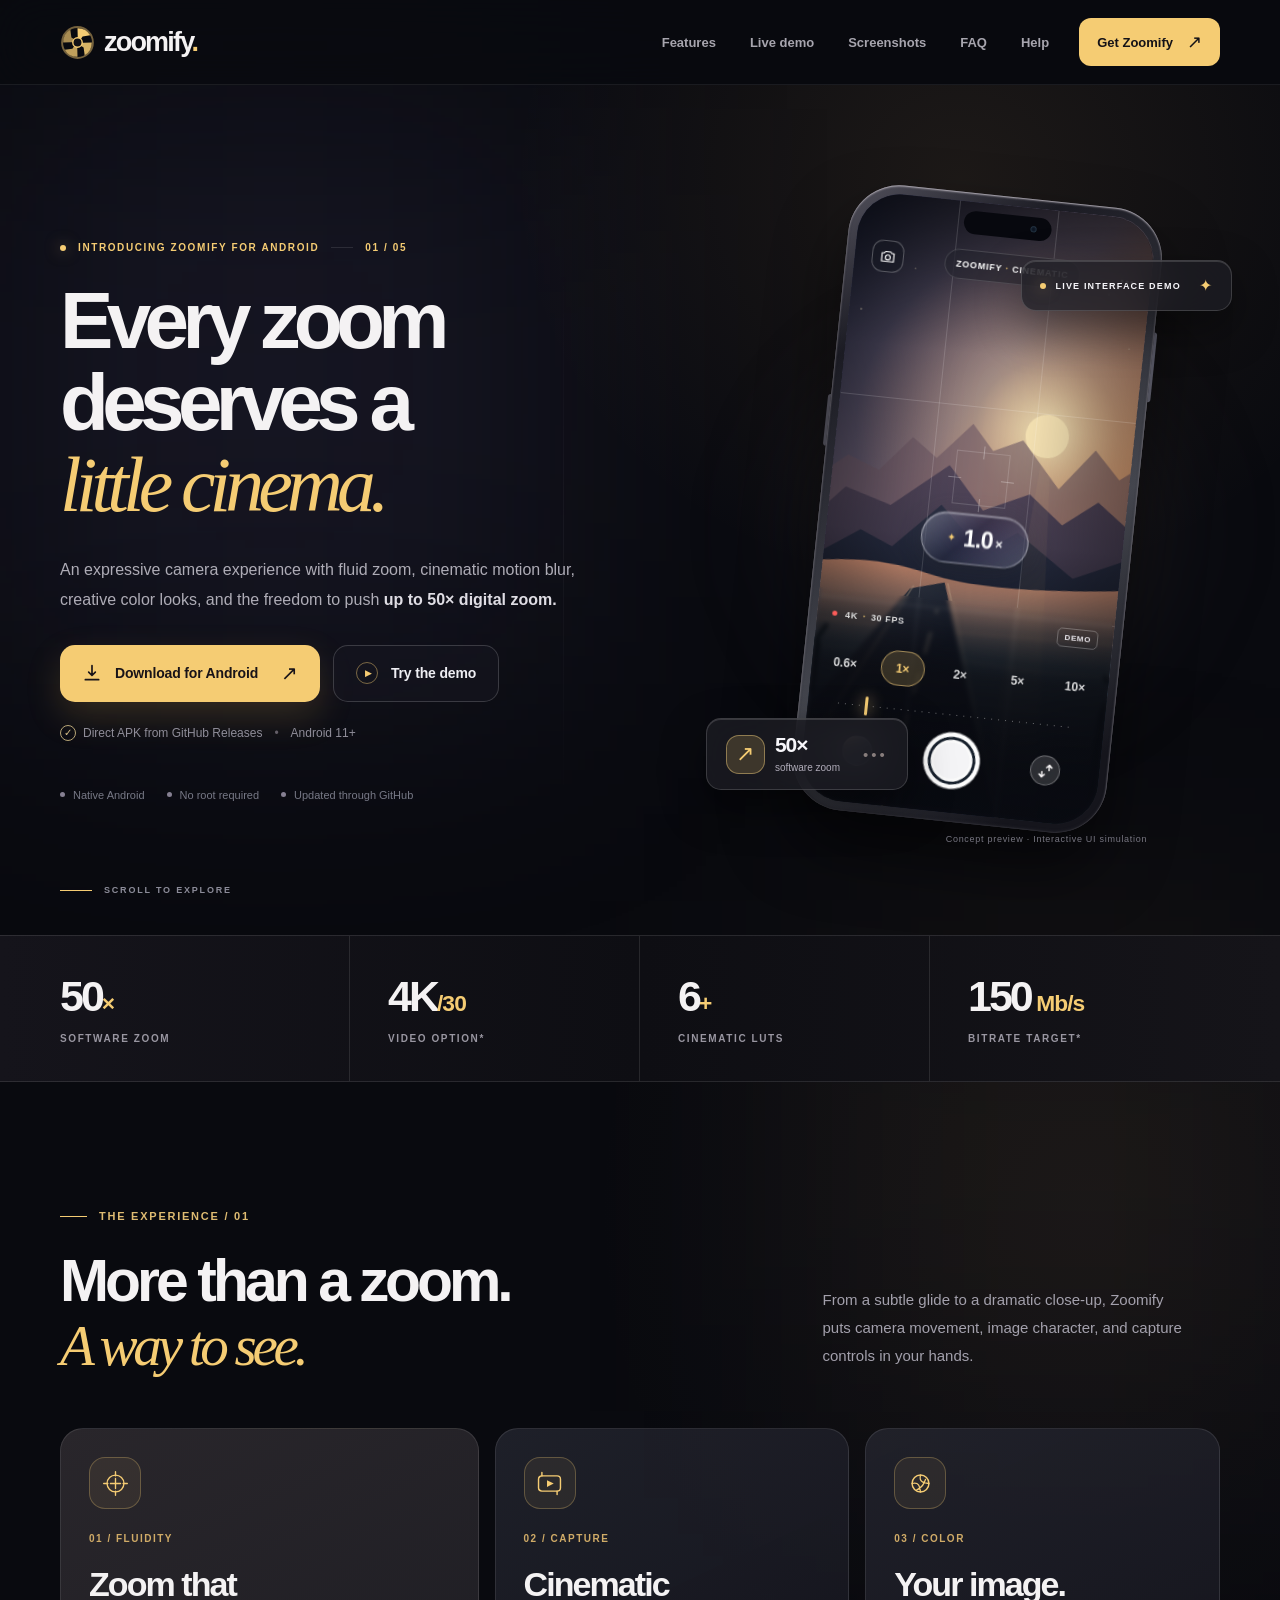
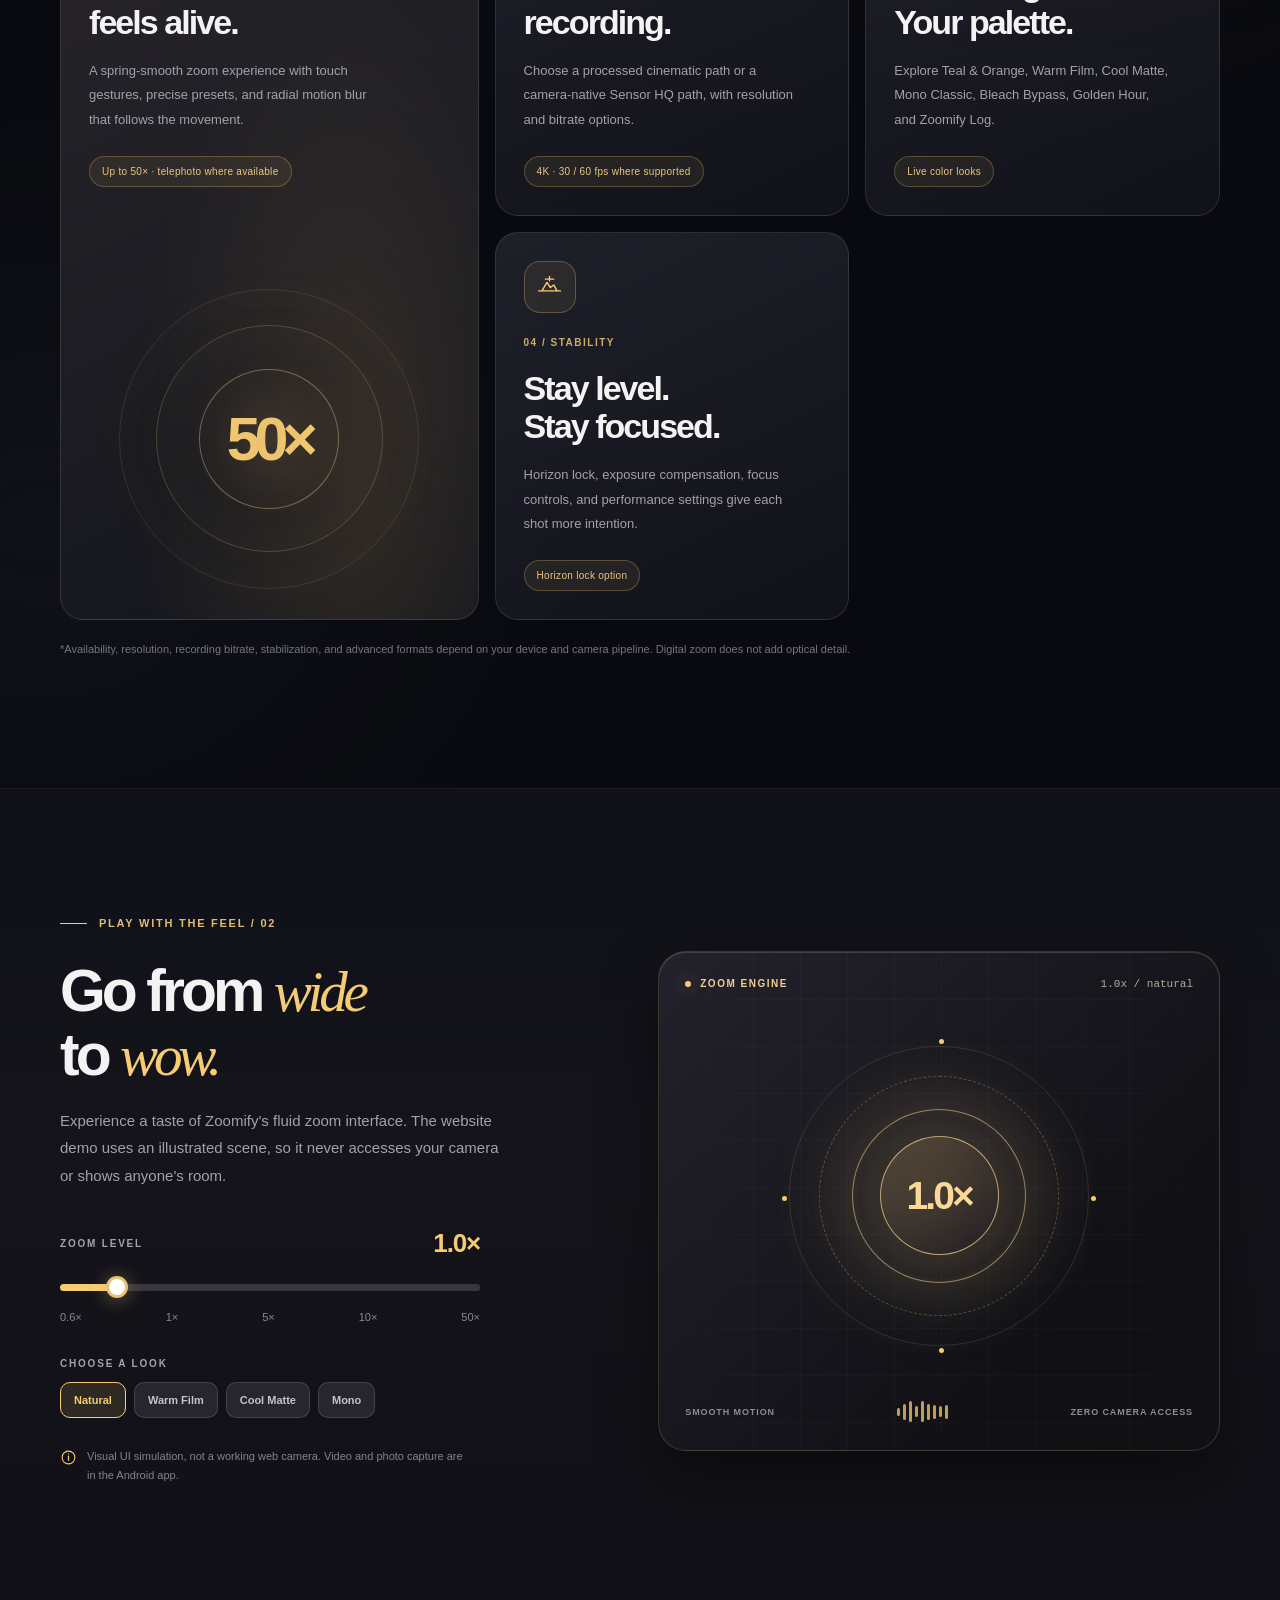
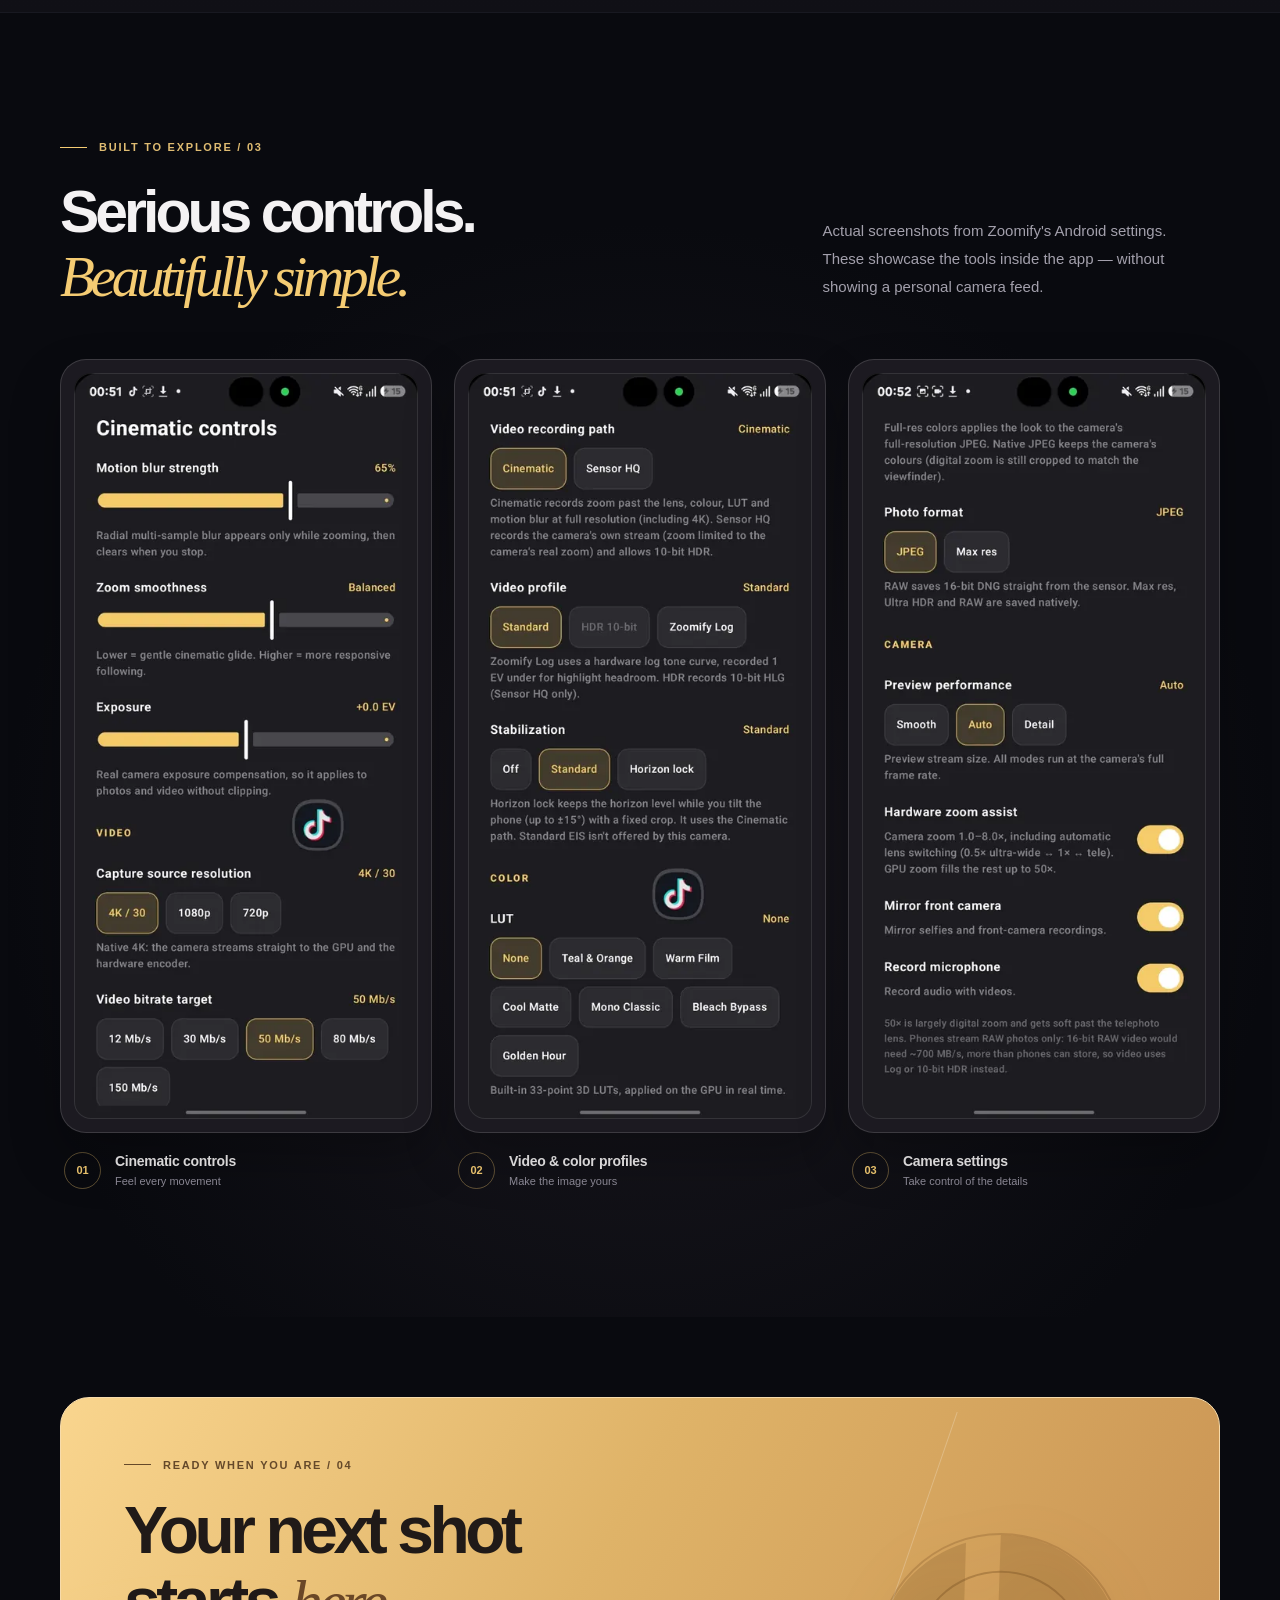
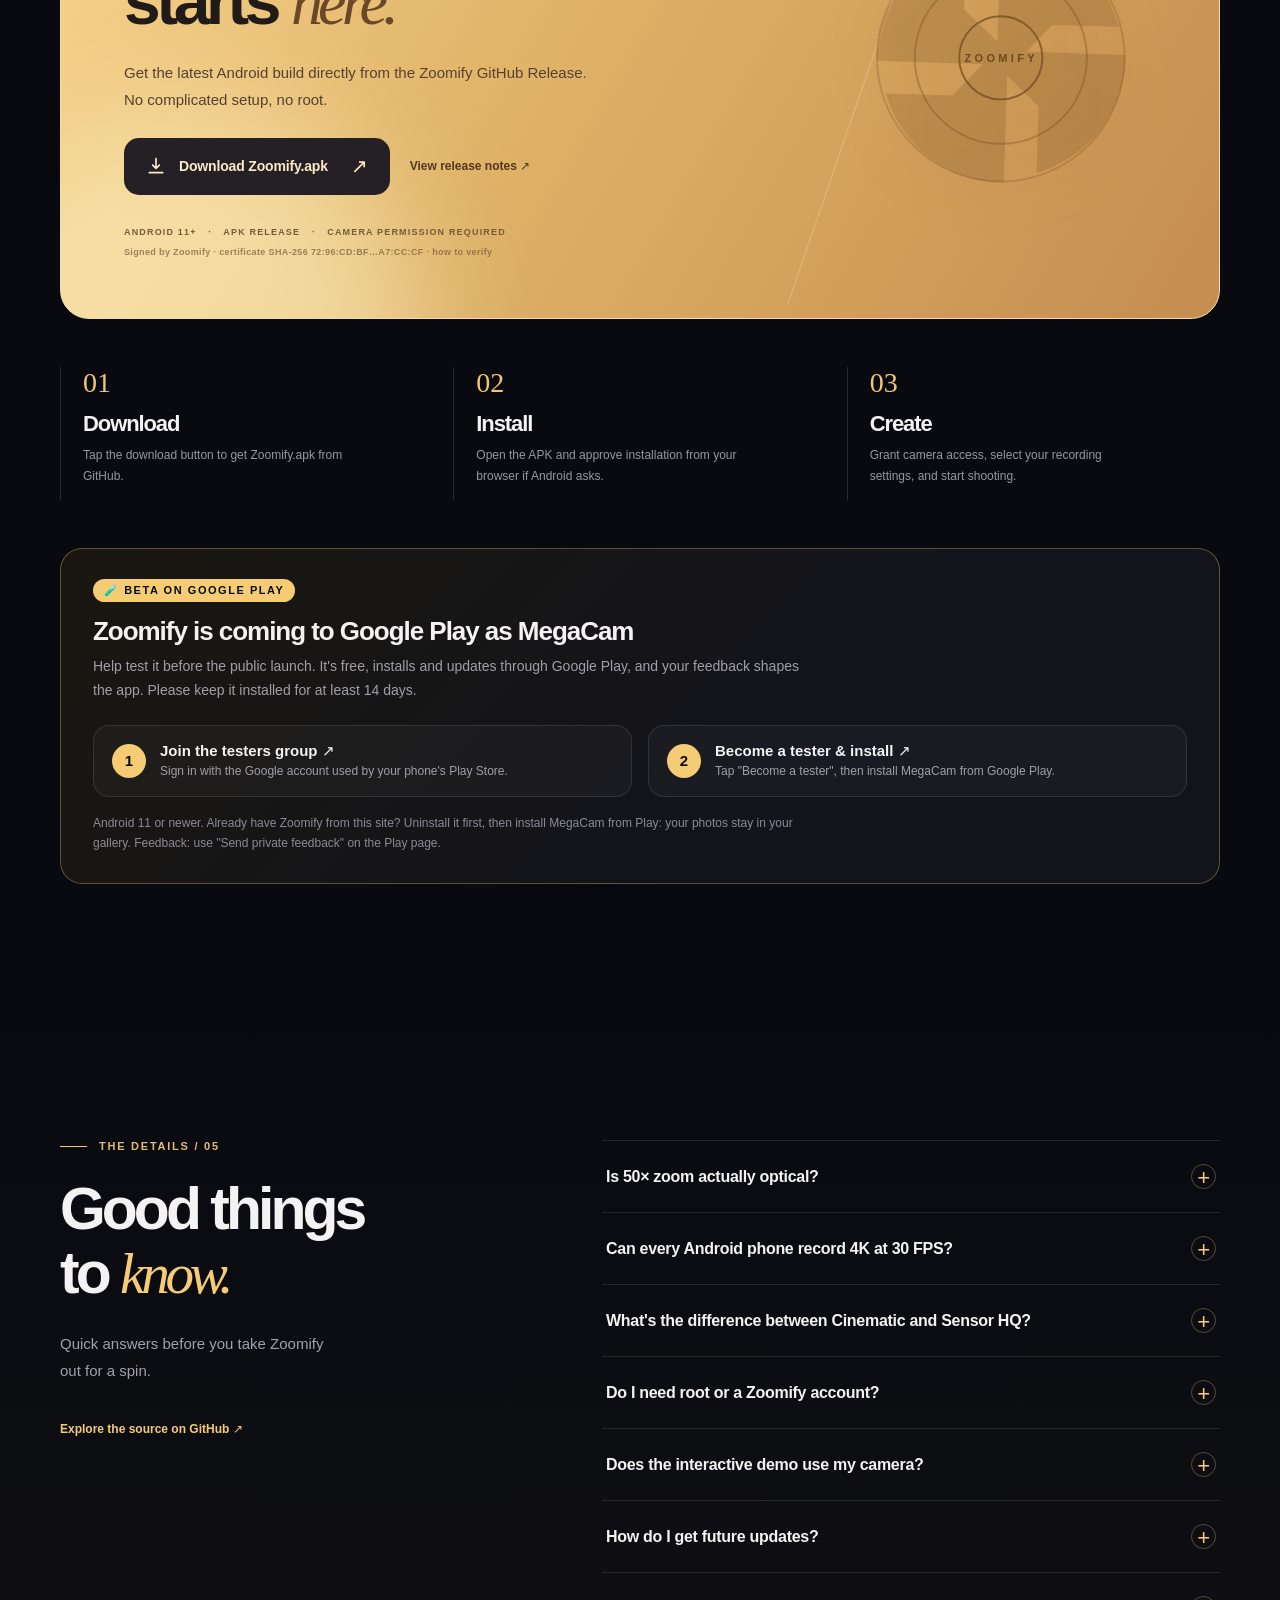
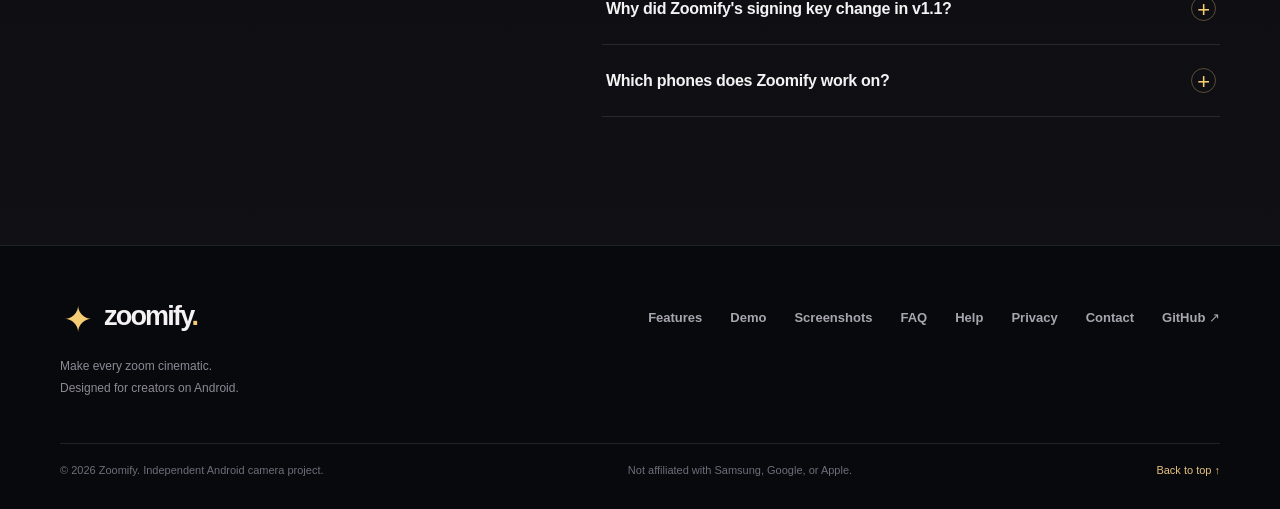
==== commit 148ec71c: "Website: add a 'Join the MegaCam beta on Google Play' box below the download section Co-Authored-By:" ====
--- a/site/index.html
+++ b/site/index.html
@@ -57,6 +57,7 @@
 
 .feature-card-large .feature-graphic{pointer-events:none}
 
+.play-beta{margin-top:48px;padding:30px 32px;border:1px solid #f5cc7355;border-radius:22px;background:linear-gradient(135deg,#1a1710,#13141b 60%)}.play-beta .beta-tag{display:inline-block;font-size:11px;font-weight:700;letter-spacing:.14em;color:#090a0f;background:var(--gold);border-radius:99px;padding:5px 11px}.play-beta h3{font-size:26px;letter-spacing:-.04em;margin:14px 0 8px}.play-beta>p{color:var(--muted);font-size:14px;line-height:1.7;max-width:720px;margin:0}.beta-steps{display:grid;grid-template-columns:repeat(2,minmax(0,1fr));gap:16px;margin-top:22px}.beta-steps a{display:flex;gap:14px;align-items:center;padding:16px 18px;border:1px solid var(--line);border-radius:16px;background:#ffffff08;color:var(--text);transition:border-color .2s}.beta-steps a:hover{border-color:var(--gold)}.beta-steps b{flex:none;display:grid;place-items:center;width:34px;height:34px;border-radius:50%;background:var(--gold);color:#090a0f;font-size:15px}.beta-steps strong{display:block;font-size:15px}.beta-steps small{display:block;color:var(--muted);font-size:12px;line-height:1.5;margin-top:2px}.play-beta .beta-note{font-size:12px;color:#8c8a95;margin-top:16px;line-height:1.7}@media(max-width:640px){.play-beta{padding:24px 20px;margin-top:38px}.play-beta h3{font-size:22px}.beta-steps{grid-template-columns:1fr}}
 </style>
   <title>Zoomify — Cinematic zoom for Android</title>
   <!-- ADSENSE_HEAD -->
@@ -75,7 +76,7 @@
         <span class="brand-word">zoomify<span class="brand-dot">.</span></span>
       </a>
       <div class="nav-links" id="navLinks">
-        <a href="#features">Features</a><a href="#demo">Live demo</a><a href="#screenshots">Screenshots</a><a href="#faq">FAQ</a><a href="/help.html">Help</a>
+        <a href="#features">Features</a><a href="#demo">Live demo</a><a href="#screenshots">Screenshots</a><a href="#faq">FAQ</a><a href="/help">Help</a>
       </div>
       <a class="nav-download" href="/download" target="_blank" rel="noopener noreferrer" aria-label="Download the verified Zoomify APK from GitHub Releases">Get Zoomify <span aria-hidden="true">↗</span></a>
       <button class="menu-toggle" id="menuToggle" aria-label="Open menu" aria-expanded="false" aria-controls="navLinks"><span></span><span></span></button>
@@ -187,12 +188,12 @@
 
     <section class="screenshots section-pad" id="screenshots" aria-labelledby="screenshots-title"><div class="container"><div class="section-intro reveal"><div class="section-kicker"><span class="kicker-line"></span> BUILT TO EXPLORE / 03</div><div class="section-intro-grid"><h2 id="screenshots-title">Serious controls.<br><em>Beautifully simple.</em></h2><p>Actual screenshots from Zoomify's Android settings. These showcase the tools inside the app — without showing a personal camera feed.</p></div></div><div class="screenshot-grid"><figure class="screenshot-card reveal"><div class="screenshot-frame"><img src="[data-uri]" alt="Zoomify Android settings showing motion blur, zoom smoothness, exposure, 4K/30 and bitrate options" loading="lazy" width="440" height="953"></div><figcaption><b>01</b><div><strong>Cinematic controls</strong><span>Feel every movement</span></div></figcaption></figure><figure class="screenshot-card reveal"><div class="screenshot-frame"><img src="[data-uri]" alt="Zoomify Android settings showing Cinematic and Sensor HQ recording paths, Zoomify Log, horizon lock and LUT choices" loading="lazy" width="440" height="953"></div><figcaption><b>02</b><div><strong>Video & color profiles</strong><span>Make the image yours</span></div></figcaption></figure><figure class="screenshot-card reveal"><div class="screenshot-frame"><img src="[data-uri]" alt="Zoomify Android settings with photo formats, camera preview performance, hardware zoom assist and microphone options" loading="lazy" width="440" height="953"></div><figcaption><b>03</b><div><strong>Camera settings</strong><span>Take control of the details</span></div></figcaption></figure></div></div></section>
 
-    <section class="download-section section-pad" id="download" aria-labelledby="download-title"><div class="container"><div class="download-banner reveal"><div class="banner-glow" aria-hidden="true"></div><div class="banner-copy"><div class="section-kicker"><span class="kicker-line"></span> READY WHEN YOU ARE / 04</div><h2 id="download-title">Your next shot<br>starts <em>here.</em></h2><p>Get the latest Android build directly from the Zoomify GitHub Release. No complicated setup, no root.</p><div class="banner-cta"><a class="button button-dark" href="/download" target="_blank" rel="noopener noreferrer"><svg viewBox="0 0 24 24" fill="none" aria-hidden="true"><path d="M12 3v12m0 0 4-4m-4 4-4-4M4 20h16" stroke="currentColor" stroke-width="2" stroke-linecap="round" stroke-linejoin="round"/></svg> Download Zoomify.apk <span class="button-arrow">↗</span></a><a href="/release-notes" target="_blank" rel="noopener noreferrer" class="github-link">View release notes ↗</a></div><span class="banner-compatibility">ANDROID 11+ <span>·</span> APK RELEASE <span>·</span> CAMERA PERMISSION REQUIRED</span><span class="banner-compatibility" style="display:block;margin-top:10px;opacity:.7;letter-spacing:.04em;text-transform:none">Signed by Zoomify · certificate SHA-256 72:96:CD:BF…A7:CC:CF · <a href="/help.html#verify" style="color:inherit">how to verify</a></span></div><div class="banner-aperture" aria-hidden="true"><svg viewBox="0 0 320 320" fill="none"><circle cx="160" cy="160" r="128" stroke="currentColor" stroke-width="2" stroke-opacity=".25"/><circle cx="160" cy="160" r="89" stroke="currentColor" stroke-width="2" stroke-opacity=".35"/><circle cx="160" cy="160" r="43" stroke="currentColor" stroke-width="2" stroke-opacity=".7"/><path d="M160 33c59 0 107 40 122 95l-69-2-58 60L160 33ZM289 157c0 57-38 106-92 122l2-69-60-58 150 5ZM163 289C106 289 57 251 41 197l69 2 58-60-5 150ZM32 163C32 106 70 57 124 41l-2 69 60 58-150-5Z" fill="currentColor" fill-opacity=".22"/></svg><span>ZOOMIFY</span></div></div><div class="install-steps"><article><span>01</span><h3>Download</h3><p>Tap the download button to get Zoomify.apk from GitHub.</p></article><article><span>02</span><h3>Install</h3><p>Open the APK and approve installation from your browser if Android asks.</p></article><article><span>03</span><h3>Create</h3><p>Grant camera access, select your recording settings, and start shooting.</p></article></div></div></section>
-
-    <section class="faq section-pad" id="faq" aria-labelledby="faq-title"><div class="container faq-grid"><div class="faq-side reveal"><div class="section-kicker"><span class="kicker-line"></span> THE DETAILS / 05</div><h2 id="faq-title">Good things<br>to <em>know.</em></h2><p>Quick answers before you take Zoomify out for a spin.</p><a href="https://github.com/Houssam-2021/Zoomify" target="_blank" rel="noopener noreferrer" class="text-link">Explore the source on GitHub ↗</a></div><div class="faq-items reveal"><details><summary>Is 50× zoom actually optical?<span aria-hidden="true">+</span></summary><p>No. Zoomify combines the camera's supported hardware zoom with additional software cropping and magnification. At high zoom levels, image quality depends on the sensor and can look softer.</p></details><details><summary>Can every Android phone record 4K at 30 FPS?<span aria-hidden="true">+</span></summary><p>No. 4K/30 is an available capture option, but actual support depends on the camera, device, Android implementation and selected recording path. Zoomify may fall back to another resolution if the device doesn't support the requested combination.</p></details><details><summary>What's the difference between Cinematic and Sensor HQ?<span aria-hidden="true">+</span></summary><p>Cinematic is designed to include zoom and creative processing in recordings. Sensor HQ prioritizes the camera's own stream and offers higher-fidelity modes such as HDR on compatible hardware. Their available effects and formats differ.</p></details><details><summary>Do I need root or a Zoomify account?<span aria-hidden="true">+</span></summary><p>No root is needed to install the ordinary Android app. The website's download button points straight to a GitHub APK release — no Zoomify account is required.</p></details><details><summary>Does the interactive demo use my camera?<span aria-hidden="true">+</span></summary><p>Not at all. This website contains an illustrated interactive preview. It doesn't request camera access, take photos, record videos or show your surroundings.</p></details><details><summary>How do I get future updates?<span aria-hidden="true">+</span></summary><p>Each version is published as its own GitHub Release (starting with <strong>v1.1</strong>), and the download button always points to the newest verified one. Download it and install it over the existing app: Android keeps your photos and the app installed.</p></details><details><summary>Why did Zoomify's signing key change in v1.1?<span aria-hidden="true">+</span></summary><p>The key used to sign Zoomify 1.0 was accidentally published, so v1.1 is signed with a new private key and carries an Android key-rotation proof. Installing v1.1 over 1.0 works as a normal update, and afterwards your phone only accepts updates signed with the new key. Only download Zoomify from this site or its GitHub page. <a href="/help.html#security">Details</a>.</p></details><details><summary>Which phones does Zoomify work on?<span aria-hidden="true">+</span></summary><p>Android 11 or newer. Features such as 60 fps, telephoto, 0.5× ultra-wide, RAW, 10-bit HDR and Log depend on what your phone's camera exposes to apps, and Zoomify only shows what your phone supports. See the <a href="/help.html#compatibility">compatibility guide</a>.</p></details></div></div></section>
+    <section class="download-section section-pad" id="download" aria-labelledby="download-title"><div class="container"><div class="download-banner reveal"><div class="banner-glow" aria-hidden="true"></div><div class="banner-copy"><div class="section-kicker"><span class="kicker-line"></span> READY WHEN YOU ARE / 04</div><h2 id="download-title">Your next shot<br>starts <em>here.</em></h2><p>Get the latest Android build directly from the Zoomify GitHub Release. No complicated setup, no root.</p><div class="banner-cta"><a class="button button-dark" href="/download" target="_blank" rel="noopener noreferrer"><svg viewBox="0 0 24 24" fill="none" aria-hidden="true"><path d="M12 3v12m0 0 4-4m-4 4-4-4M4 20h16" stroke="currentColor" stroke-width="2" stroke-linecap="round" stroke-linejoin="round"/></svg> Download Zoomify.apk <span class="button-arrow">↗</span></a><a href="/release-notes" target="_blank" rel="noopener noreferrer" class="github-link">View release notes ↗</a></div><span class="banner-compatibility">ANDROID 11+ <span>·</span> APK RELEASE <span>·</span> CAMERA PERMISSION REQUIRED</span><span class="banner-compatibility" style="display:block;margin-top:10px;opacity:.7;letter-spacing:.04em;text-transform:none">Signed by Zoomify · certificate SHA-256 72:96:CD:BF…A7:CC:CF · <a href="/help#verify" style="color:inherit">how to verify</a></span></div><div class="banner-aperture" aria-hidden="true"><svg viewBox="0 0 320 320" fill="none"><circle cx="160" cy="160" r="128" stroke="currentColor" stroke-width="2" stroke-opacity=".25"/><circle cx="160" cy="160" r="89" stroke="currentColor" stroke-width="2" stroke-opacity=".35"/><circle cx="160" cy="160" r="43" stroke="currentColor" stroke-width="2" stroke-opacity=".7"/><path d="M160 33c59 0 107 40 122 95l-69-2-58 60L160 33ZM289 157c0 57-38 106-92 122l2-69-60-58 150 5ZM163 289C106 289 57 251 41 197l69 2 58-60-5 150ZM32 163C32 106 70 57 124 41l-2 69 60 58-150-5Z" fill="currentColor" fill-opacity=".22"/></svg><span>ZOOMIFY</span></div></div><div class="install-steps"><article><span>01</span><h3>Download</h3><p>Tap the download button to get Zoomify.apk from GitHub.</p></article><article><span>02</span><h3>Install</h3><p>Open the APK and approve installation from your browser if Android asks.</p></article><article><span>03</span><h3>Create</h3><p>Grant camera access, select your recording settings, and start shooting.</p></article></div><div class="play-beta reveal" id="beta"><span class="beta-tag">🧪 BETA ON GOOGLE PLAY</span><h3>Zoomify is coming to Google Play as MegaCam</h3><p>Help test it before the public launch. It's free, installs and updates through Google Play, and your feedback shapes the app. Please keep it installed for at least 14 days.</p><div class="beta-steps"><a href="https://groups.google.com/g/megacam-testers" target="_blank" rel="noopener noreferrer"><b>1</b><span><strong>Join the testers group ↗</strong><small>Sign in with the Google account used by your phone's Play Store.</small></span></a><a href="https://play.google.com/apps/testing/com.zoomify.camera" target="_blank" rel="noopener noreferrer"><b>2</b><span><strong>Become a tester &amp; install ↗</strong><small>Tap "Become a tester", then install MegaCam from Google Play.</small></span></a></div><p class="beta-note">Android 11 or newer. Already have Zoomify from this site? Uninstall it first, then install MegaCam from Play: your photos stay in your gallery. Feedback: use "Send private feedback" on the Play page.</p></div></div></section>
+
+    <section class="faq section-pad" id="faq" aria-labelledby="faq-title"><div class="container faq-grid"><div class="faq-side reveal"><div class="section-kicker"><span class="kicker-line"></span> THE DETAILS / 05</div><h2 id="faq-title">Good things<br>to <em>know.</em></h2><p>Quick answers before you take Zoomify out for a spin.</p><a href="https://github.com/Houssam-2021/Zoomify" target="_blank" rel="noopener noreferrer" class="text-link">Explore the source on GitHub ↗</a></div><div class="faq-items reveal"><details><summary>Is 50× zoom actually optical?<span aria-hidden="true">+</span></summary><p>No. Zoomify combines the camera's supported hardware zoom with additional software cropping and magnification. At high zoom levels, image quality depends on the sensor and can look softer.</p></details><details><summary>Can every Android phone record 4K at 30 FPS?<span aria-hidden="true">+</span></summary><p>No. 4K/30 is an available capture option, but actual support depends on the camera, device, Android implementation and selected recording path. Zoomify may fall back to another resolution if the device doesn't support the requested combination.</p></details><details><summary>What's the difference between Cinematic and Sensor HQ?<span aria-hidden="true">+</span></summary><p>Cinematic is designed to include zoom and creative processing in recordings. Sensor HQ prioritizes the camera's own stream and offers higher-fidelity modes such as HDR on compatible hardware. Their available effects and formats differ.</p></details><details><summary>Do I need root or a Zoomify account?<span aria-hidden="true">+</span></summary><p>No root is needed to install the ordinary Android app. The website's download button points straight to a GitHub APK release — no Zoomify account is required.</p></details><details><summary>Does the interactive demo use my camera?<span aria-hidden="true">+</span></summary><p>Not at all. This website contains an illustrated interactive preview. It doesn't request camera access, take photos, record videos or show your surroundings.</p></details><details><summary>How do I get future updates?<span aria-hidden="true">+</span></summary><p>Each version is published as its own GitHub Release (starting with <strong>v1.1</strong>), and the download button always points to the newest verified one. Download it and install it over the existing app: Android keeps your photos and the app installed.</p></details><details><summary>Why did Zoomify's signing key change in v1.1?<span aria-hidden="true">+</span></summary><p>The key used to sign Zoomify 1.0 was accidentally published, so v1.1 is signed with a new private key and carries an Android key-rotation proof. Installing v1.1 over 1.0 works as a normal update, and afterwards your phone only accepts updates signed with the new key. Only download Zoomify from this site or its GitHub page. <a href="/help#security">Details</a>.</p></details><details><summary>Which phones does Zoomify work on?<span aria-hidden="true">+</span></summary><p>Android 11 or newer. Features such as 60 fps, telephoto, 0.5× ultra-wide, RAW, 10-bit HDR and Log depend on what your phone's camera exposes to apps, and Zoomify only shows what your phone supports. See the <a href="/help#compatibility">compatibility guide</a>.</p></details></div></div></section>
   </main>
 
-  <footer class="site-footer"><div class="container"><div class="footer-upper"><div><a class="brand" href="#top"><span class="brand-symbol" aria-hidden="true">✦</span><span class="brand-word">zoomify<span class="brand-dot">.</span></span></a><p>Make every zoom cinematic.<br>Designed for creators on Android.</p></div><div class="footer-links"><a href="#features">Features</a><a href="#demo">Demo</a><a href="#screenshots">Screenshots</a><a href="#faq">FAQ</a><a href="/help.html">Help</a><a href="/privacy.html">Privacy</a><a href="/contact.html">Contact</a><a href="https://github.com/Houssam-2021/Zoomify" target="_blank" rel="noopener noreferrer">GitHub ↗</a></div></div><div class="footer-lower"><span>© <span id="year">2026</span> Zoomify. Independent Android camera project.</span><span>Not affiliated with Samsung, Google, or Apple.</span><a href="#top">Back to top ↑</a></div></div></footer>
+  <footer class="site-footer"><div class="container"><div class="footer-upper"><div><a class="brand" href="#top"><span class="brand-symbol" aria-hidden="true">✦</span><span class="brand-word">zoomify<span class="brand-dot">.</span></span></a><p>Make every zoom cinematic.<br>Designed for creators on Android.</p></div><div class="footer-links"><a href="#features">Features</a><a href="#demo">Demo</a><a href="#screenshots">Screenshots</a><a href="#faq">FAQ</a><a href="/help">Help</a><a href="/privacy">Privacy</a><a href="/contact">Contact</a><a href="https://github.com/Houssam-2021/Zoomify" target="_blank" rel="noopener noreferrer">GitHub ↗</a></div></div><div class="footer-lower"><span>© <span id="year">2026</span> Zoomify. Independent Android camera project.</span><span>Not affiliated with Samsung, Google, or Apple.</span><a href="#top">Back to top ↑</a></div></div></footer>
 
   <script>
 (() => {
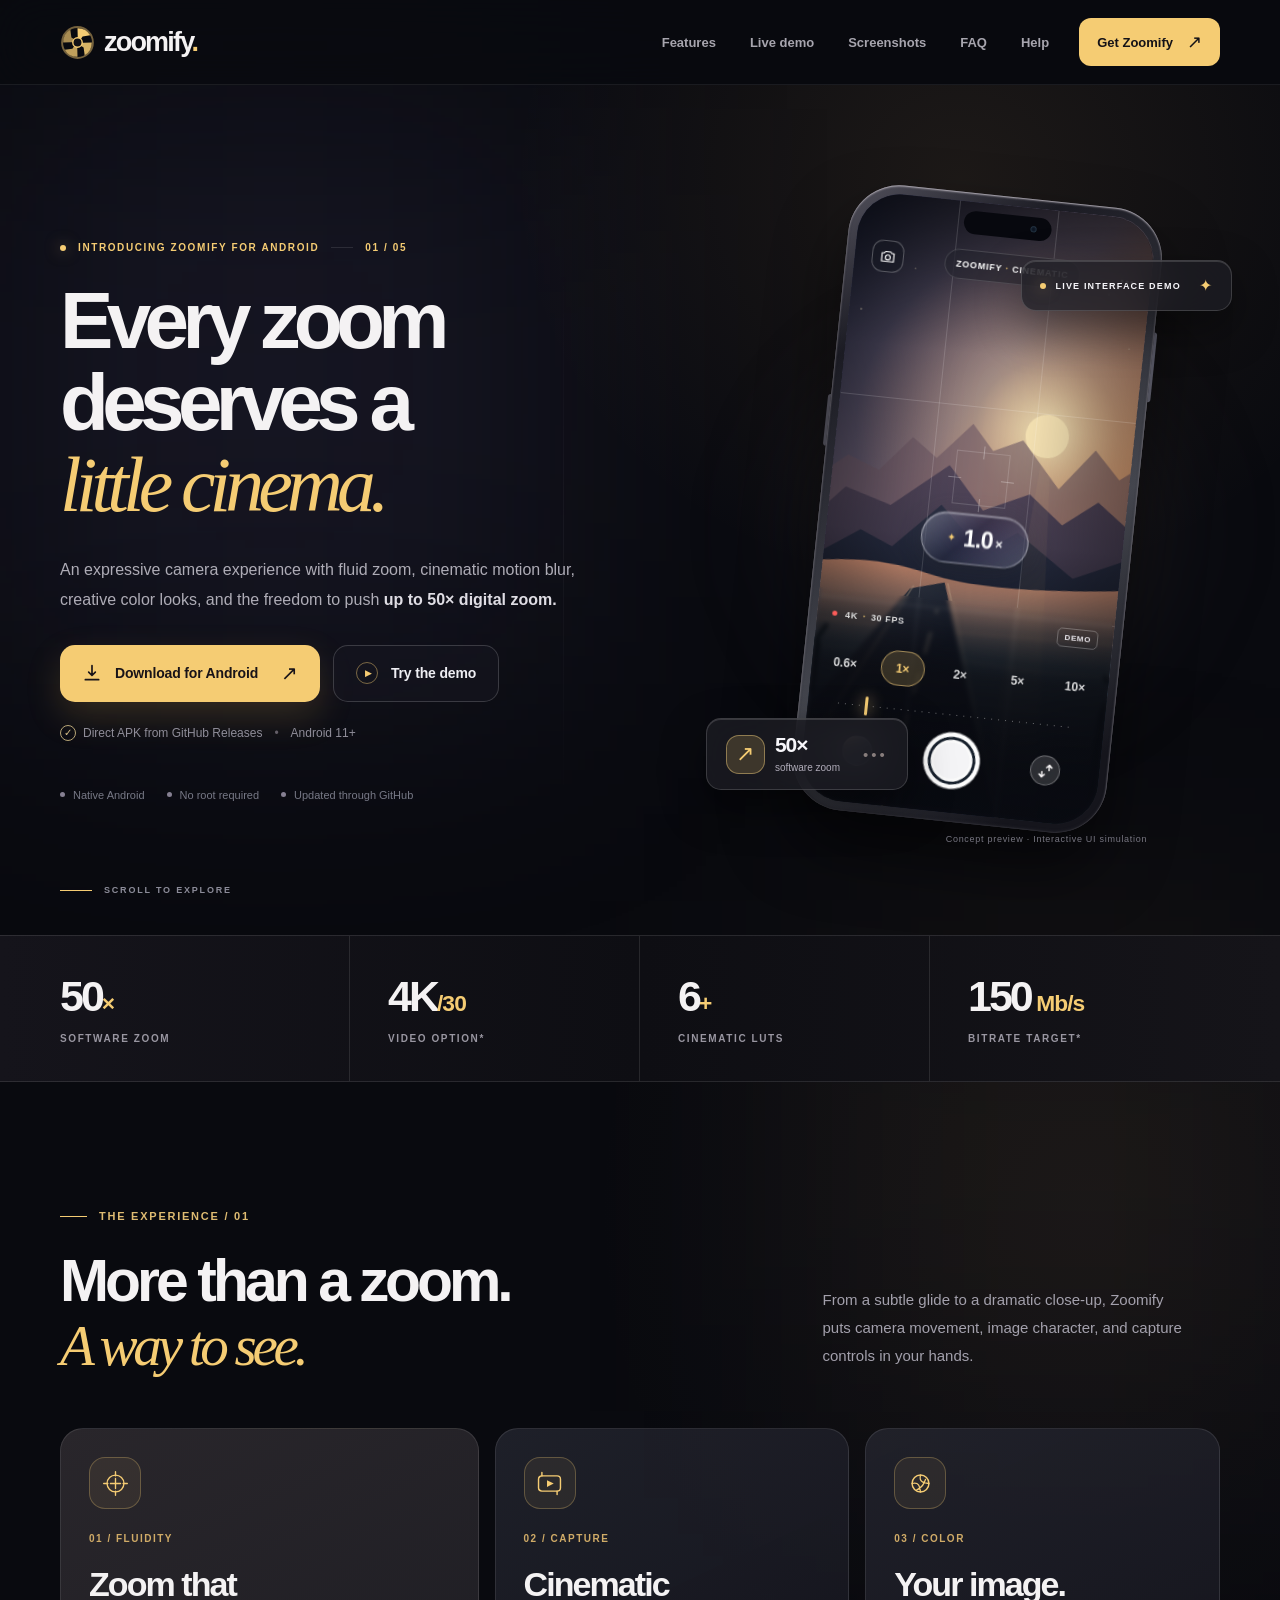
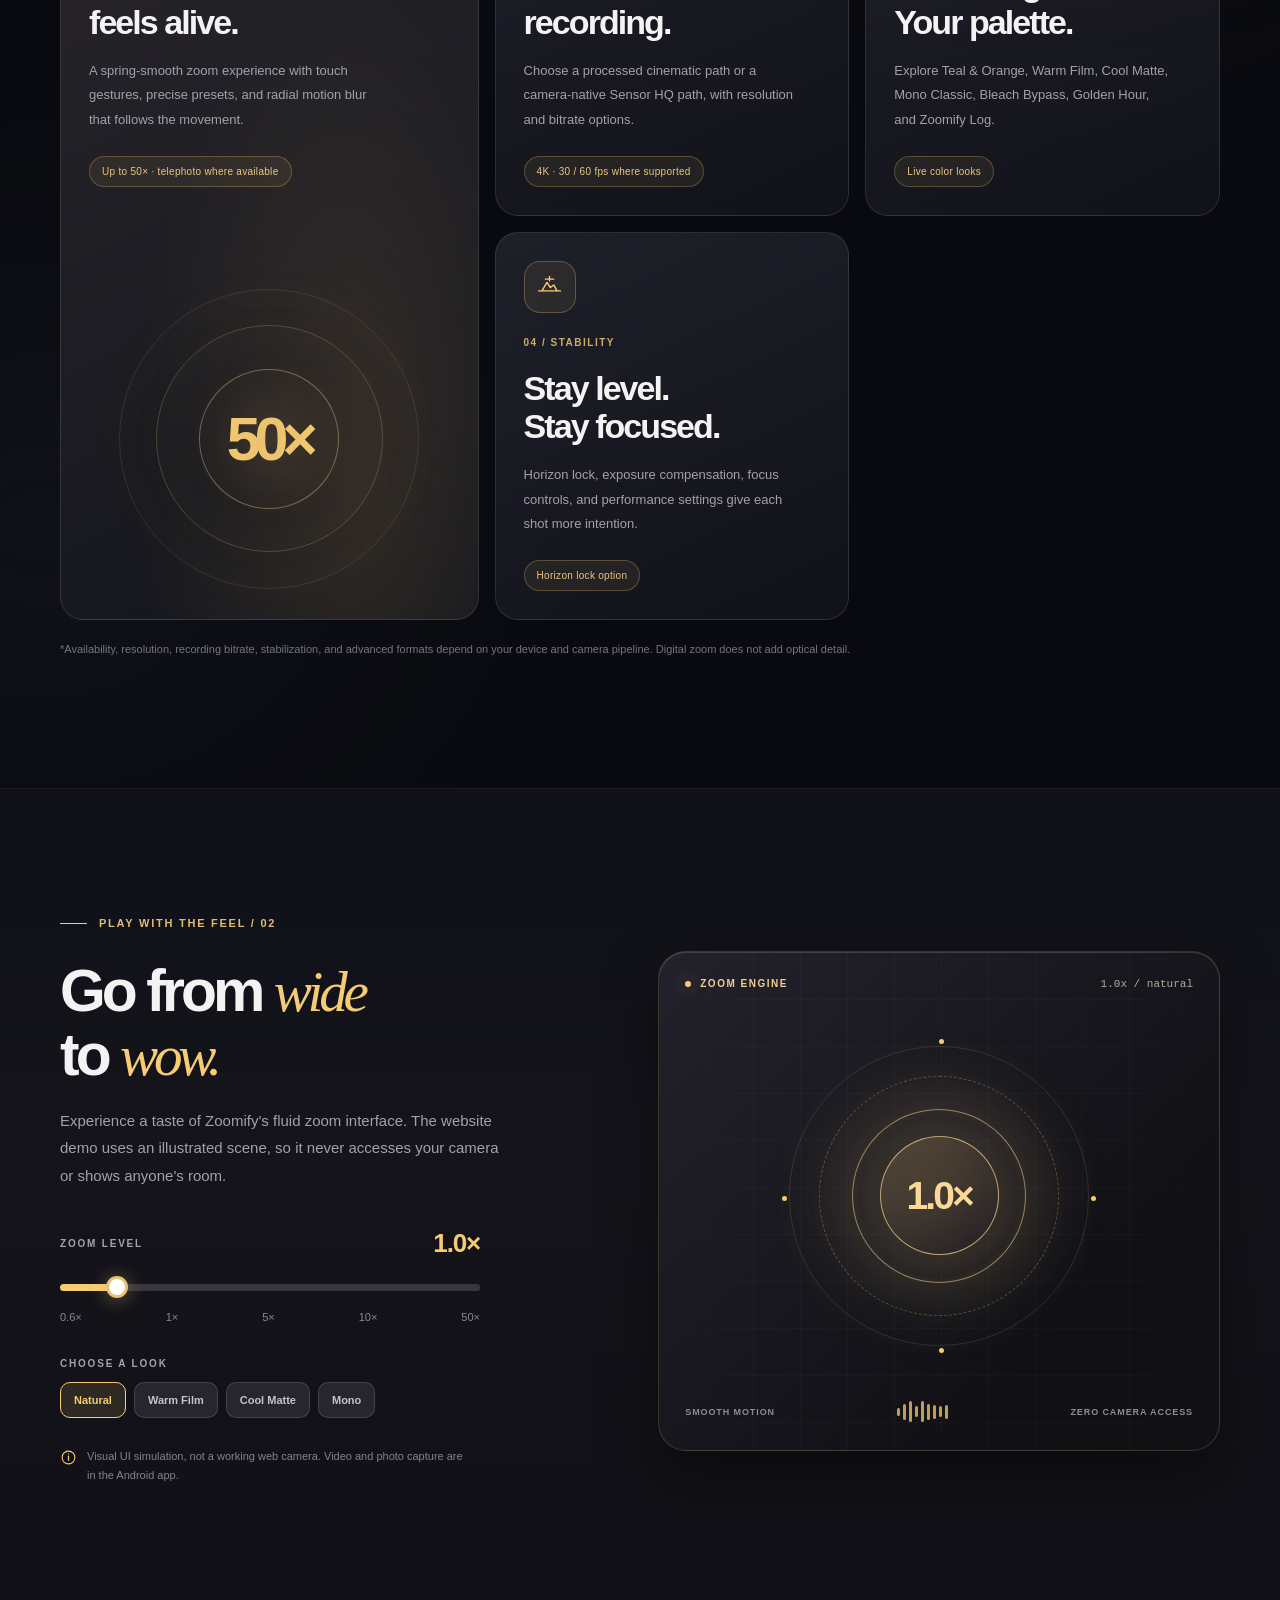
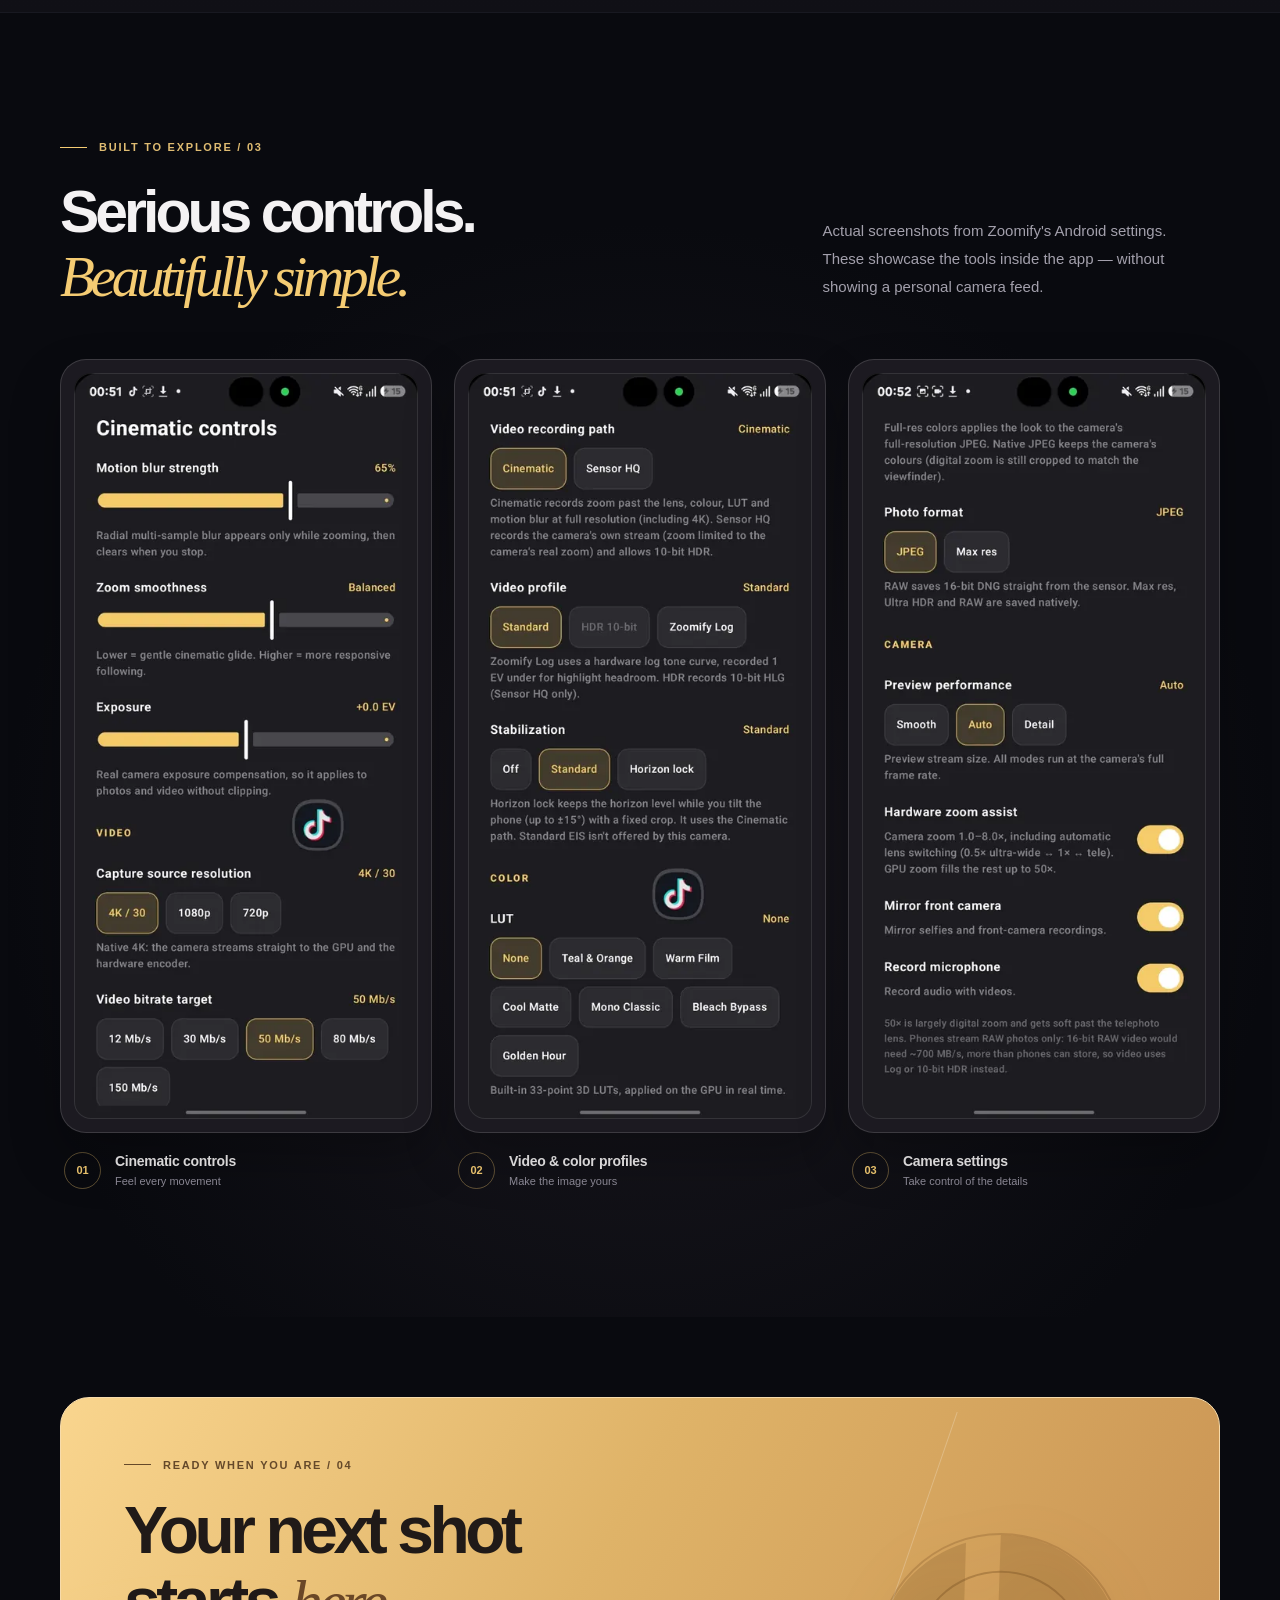
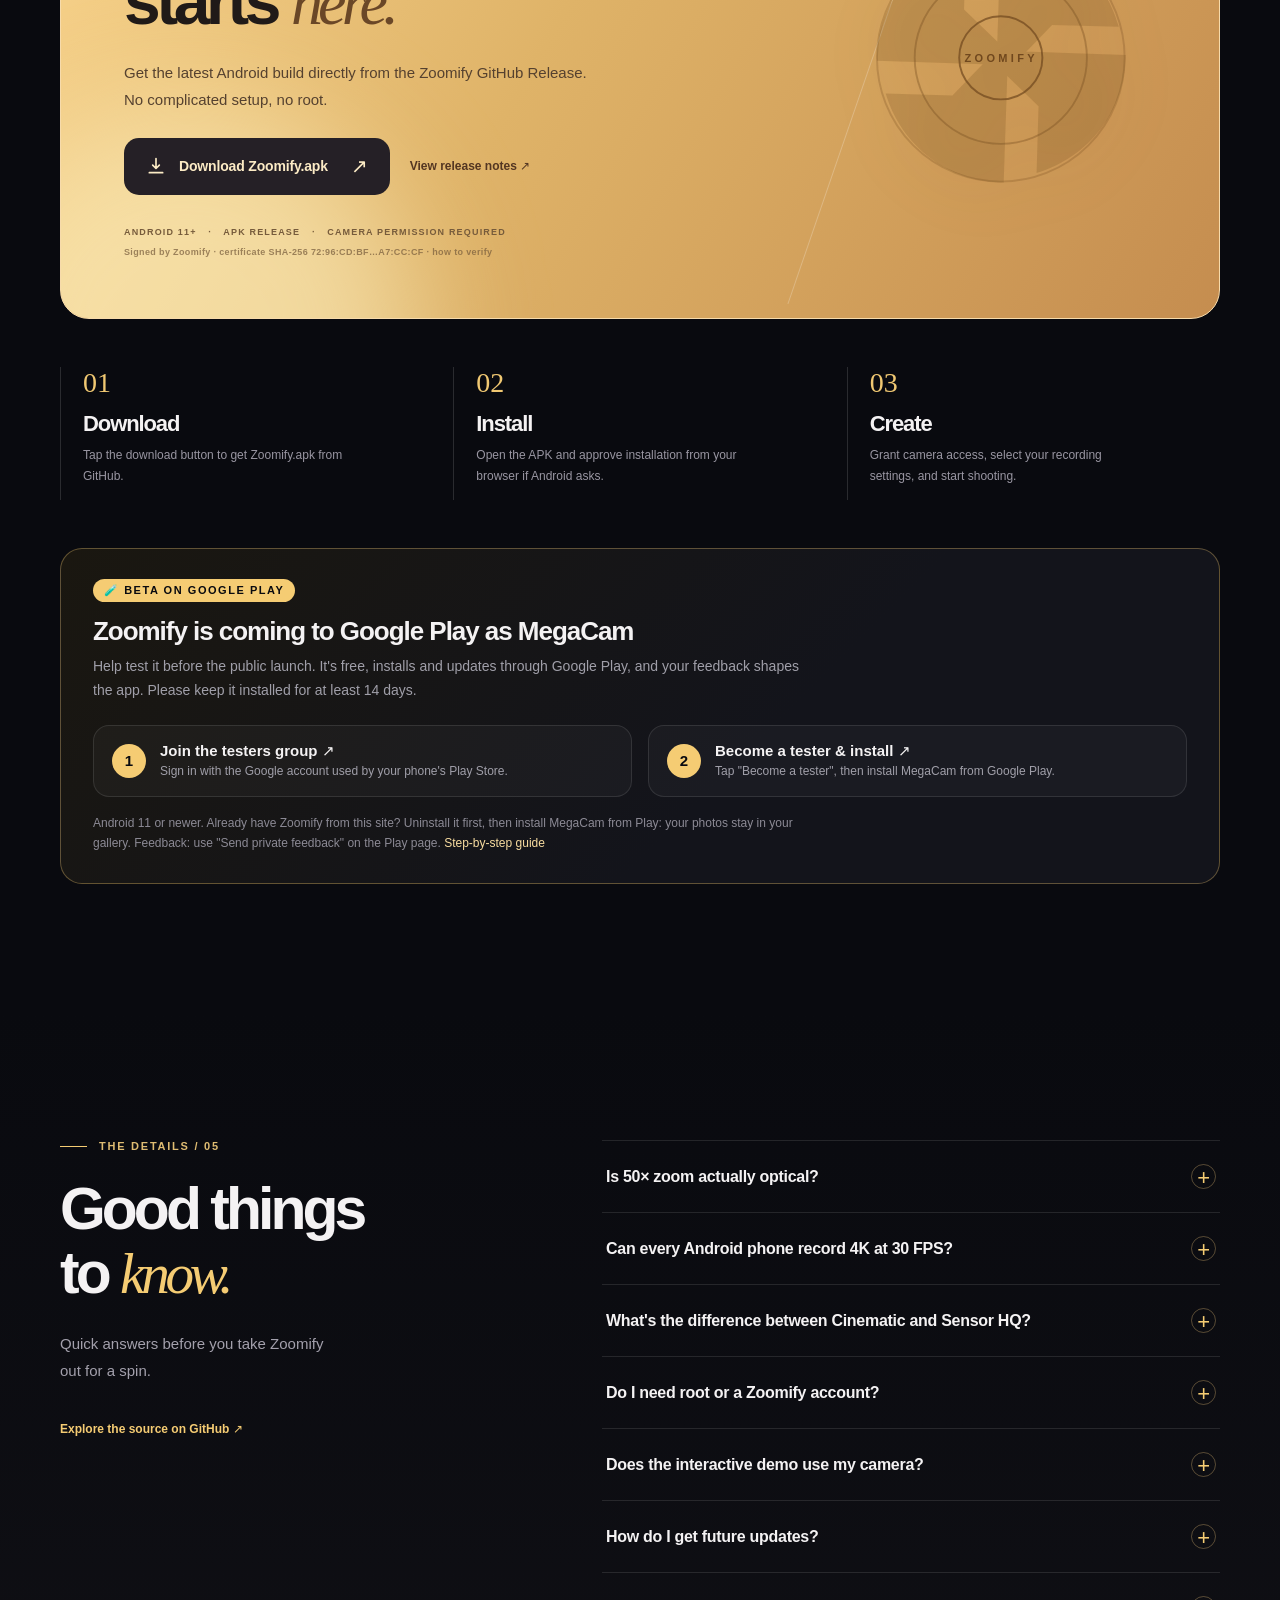
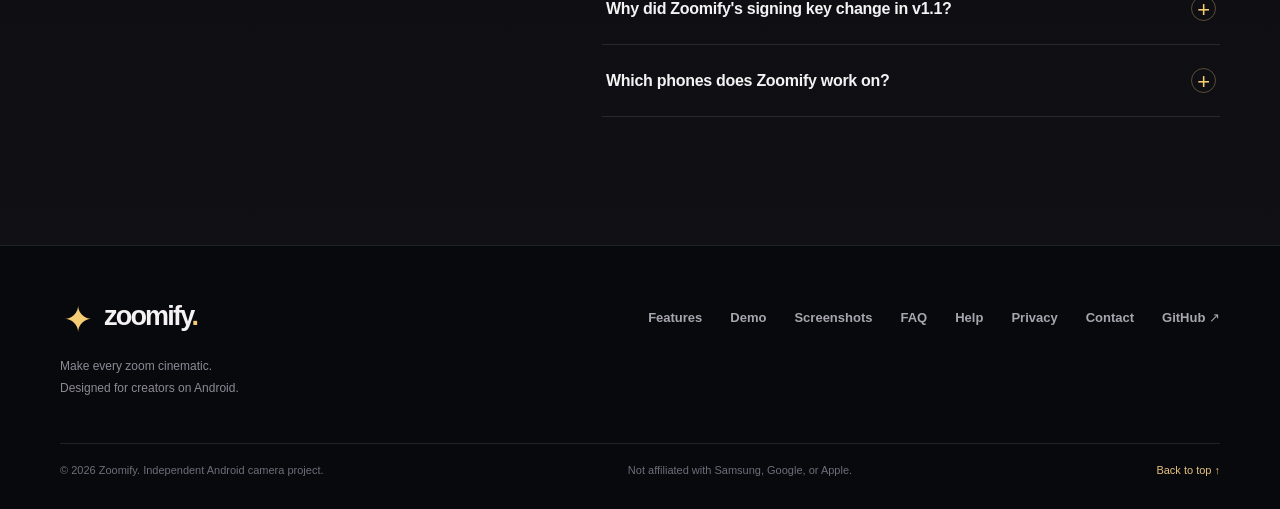
==== commit a5810548: "Website: add a simple /beta page (French + English) with the two tester steps, for TikTok links Co-A" ====
--- a/site/index.html
+++ b/site/index.html
@@ -188,7 +188,7 @@
 
     <section class="screenshots section-pad" id="screenshots" aria-labelledby="screenshots-title"><div class="container"><div class="section-intro reveal"><div class="section-kicker"><span class="kicker-line"></span> BUILT TO EXPLORE / 03</div><div class="section-intro-grid"><h2 id="screenshots-title">Serious controls.<br><em>Beautifully simple.</em></h2><p>Actual screenshots from Zoomify's Android settings. These showcase the tools inside the app — without showing a personal camera feed.</p></div></div><div class="screenshot-grid"><figure class="screenshot-card reveal"><div class="screenshot-frame"><img src="[data-uri]" alt="Zoomify Android settings showing motion blur, zoom smoothness, exposure, 4K/30 and bitrate options" loading="lazy" width="440" height="953"></div><figcaption><b>01</b><div><strong>Cinematic controls</strong><span>Feel every movement</span></div></figcaption></figure><figure class="screenshot-card reveal"><div class="screenshot-frame"><img src="[data-uri]" alt="Zoomify Android settings showing Cinematic and Sensor HQ recording paths, Zoomify Log, horizon lock and LUT choices" loading="lazy" width="440" height="953"></div><figcaption><b>02</b><div><strong>Video & color profiles</strong><span>Make the image yours</span></div></figcaption></figure><figure class="screenshot-card reveal"><div class="screenshot-frame"><img src="[data-uri]" alt="Zoomify Android settings with photo formats, camera preview performance, hardware zoom assist and microphone options" loading="lazy" width="440" height="953"></div><figcaption><b>03</b><div><strong>Camera settings</strong><span>Take control of the details</span></div></figcaption></figure></div></div></section>
 
-    <section class="download-section section-pad" id="download" aria-labelledby="download-title"><div class="container"><div class="download-banner reveal"><div class="banner-glow" aria-hidden="true"></div><div class="banner-copy"><div class="section-kicker"><span class="kicker-line"></span> READY WHEN YOU ARE / 04</div><h2 id="download-title">Your next shot<br>starts <em>here.</em></h2><p>Get the latest Android build directly from the Zoomify GitHub Release. No complicated setup, no root.</p><div class="banner-cta"><a class="button button-dark" href="/download" target="_blank" rel="noopener noreferrer"><svg viewBox="0 0 24 24" fill="none" aria-hidden="true"><path d="M12 3v12m0 0 4-4m-4 4-4-4M4 20h16" stroke="currentColor" stroke-width="2" stroke-linecap="round" stroke-linejoin="round"/></svg> Download Zoomify.apk <span class="button-arrow">↗</span></a><a href="/release-notes" target="_blank" rel="noopener noreferrer" class="github-link">View release notes ↗</a></div><span class="banner-compatibility">ANDROID 11+ <span>·</span> APK RELEASE <span>·</span> CAMERA PERMISSION REQUIRED</span><span class="banner-compatibility" style="display:block;margin-top:10px;opacity:.7;letter-spacing:.04em;text-transform:none">Signed by Zoomify · certificate SHA-256 72:96:CD:BF…A7:CC:CF · <a href="/help#verify" style="color:inherit">how to verify</a></span></div><div class="banner-aperture" aria-hidden="true"><svg viewBox="0 0 320 320" fill="none"><circle cx="160" cy="160" r="128" stroke="currentColor" stroke-width="2" stroke-opacity=".25"/><circle cx="160" cy="160" r="89" stroke="currentColor" stroke-width="2" stroke-opacity=".35"/><circle cx="160" cy="160" r="43" stroke="currentColor" stroke-width="2" stroke-opacity=".7"/><path d="M160 33c59 0 107 40 122 95l-69-2-58 60L160 33ZM289 157c0 57-38 106-92 122l2-69-60-58 150 5ZM163 289C106 289 57 251 41 197l69 2 58-60-5 150ZM32 163C32 106 70 57 124 41l-2 69 60 58-150-5Z" fill="currentColor" fill-opacity=".22"/></svg><span>ZOOMIFY</span></div></div><div class="install-steps"><article><span>01</span><h3>Download</h3><p>Tap the download button to get Zoomify.apk from GitHub.</p></article><article><span>02</span><h3>Install</h3><p>Open the APK and approve installation from your browser if Android asks.</p></article><article><span>03</span><h3>Create</h3><p>Grant camera access, select your recording settings, and start shooting.</p></article></div><div class="play-beta reveal" id="beta"><span class="beta-tag">🧪 BETA ON GOOGLE PLAY</span><h3>Zoomify is coming to Google Play as MegaCam</h3><p>Help test it before the public launch. It's free, installs and updates through Google Play, and your feedback shapes the app. Please keep it installed for at least 14 days.</p><div class="beta-steps"><a href="https://groups.google.com/g/megacam-testers" target="_blank" rel="noopener noreferrer"><b>1</b><span><strong>Join the testers group ↗</strong><small>Sign in with the Google account used by your phone's Play Store.</small></span></a><a href="https://play.google.com/apps/testing/com.zoomify.camera" target="_blank" rel="noopener noreferrer"><b>2</b><span><strong>Become a tester &amp; install ↗</strong><small>Tap "Become a tester", then install MegaCam from Google Play.</small></span></a></div><p class="beta-note">Android 11 or newer. Already have Zoomify from this site? Uninstall it first, then install MegaCam from Play: your photos stay in your gallery. Feedback: use "Send private feedback" on the Play page.</p></div></div></section>
+    <section class="download-section section-pad" id="download" aria-labelledby="download-title"><div class="container"><div class="download-banner reveal"><div class="banner-glow" aria-hidden="true"></div><div class="banner-copy"><div class="section-kicker"><span class="kicker-line"></span> READY WHEN YOU ARE / 04</div><h2 id="download-title">Your next shot<br>starts <em>here.</em></h2><p>Get the latest Android build directly from the Zoomify GitHub Release. No complicated setup, no root.</p><div class="banner-cta"><a class="button button-dark" href="/download" target="_blank" rel="noopener noreferrer"><svg viewBox="0 0 24 24" fill="none" aria-hidden="true"><path d="M12 3v12m0 0 4-4m-4 4-4-4M4 20h16" stroke="currentColor" stroke-width="2" stroke-linecap="round" stroke-linejoin="round"/></svg> Download Zoomify.apk <span class="button-arrow">↗</span></a><a href="/release-notes" target="_blank" rel="noopener noreferrer" class="github-link">View release notes ↗</a></div><span class="banner-compatibility">ANDROID 11+ <span>·</span> APK RELEASE <span>·</span> CAMERA PERMISSION REQUIRED</span><span class="banner-compatibility" style="display:block;margin-top:10px;opacity:.7;letter-spacing:.04em;text-transform:none">Signed by Zoomify · certificate SHA-256 72:96:CD:BF…A7:CC:CF · <a href="/help#verify" style="color:inherit">how to verify</a></span></div><div class="banner-aperture" aria-hidden="true"><svg viewBox="0 0 320 320" fill="none"><circle cx="160" cy="160" r="128" stroke="currentColor" stroke-width="2" stroke-opacity=".25"/><circle cx="160" cy="160" r="89" stroke="currentColor" stroke-width="2" stroke-opacity=".35"/><circle cx="160" cy="160" r="43" stroke="currentColor" stroke-width="2" stroke-opacity=".7"/><path d="M160 33c59 0 107 40 122 95l-69-2-58 60L160 33ZM289 157c0 57-38 106-92 122l2-69-60-58 150 5ZM163 289C106 289 57 251 41 197l69 2 58-60-5 150ZM32 163C32 106 70 57 124 41l-2 69 60 58-150-5Z" fill="currentColor" fill-opacity=".22"/></svg><span>ZOOMIFY</span></div></div><div class="install-steps"><article><span>01</span><h3>Download</h3><p>Tap the download button to get Zoomify.apk from GitHub.</p></article><article><span>02</span><h3>Install</h3><p>Open the APK and approve installation from your browser if Android asks.</p></article><article><span>03</span><h3>Create</h3><p>Grant camera access, select your recording settings, and start shooting.</p></article></div><div class="play-beta reveal" id="beta"><span class="beta-tag">🧪 BETA ON GOOGLE PLAY</span><h3>Zoomify is coming to Google Play as MegaCam</h3><p>Help test it before the public launch. It's free, installs and updates through Google Play, and your feedback shapes the app. Please keep it installed for at least 14 days.</p><div class="beta-steps"><a href="https://groups.google.com/g/megacam-testers" target="_blank" rel="noopener noreferrer"><b>1</b><span><strong>Join the testers group ↗</strong><small>Sign in with the Google account used by your phone's Play Store.</small></span></a><a href="https://play.google.com/apps/testing/com.zoomify.camera" target="_blank" rel="noopener noreferrer"><b>2</b><span><strong>Become a tester &amp; install ↗</strong><small>Tap "Become a tester", then install MegaCam from Google Play.</small></span></a></div><p class="beta-note">Android 11 or newer. Already have Zoomify from this site? Uninstall it first, then install MegaCam from Play: your photos stay in your gallery. Feedback: use "Send private feedback" on the Play page. <a href="/beta" style="color:var(--gold-soft)">Step-by-step guide</a></p></div></div></section>
 
     <section class="faq section-pad" id="faq" aria-labelledby="faq-title"><div class="container faq-grid"><div class="faq-side reveal"><div class="section-kicker"><span class="kicker-line"></span> THE DETAILS / 05</div><h2 id="faq-title">Good things<br>to <em>know.</em></h2><p>Quick answers before you take Zoomify out for a spin.</p><a href="https://github.com/Houssam-2021/Zoomify" target="_blank" rel="noopener noreferrer" class="text-link">Explore the source on GitHub ↗</a></div><div class="faq-items reveal"><details><summary>Is 50× zoom actually optical?<span aria-hidden="true">+</span></summary><p>No. Zoomify combines the camera's supported hardware zoom with additional software cropping and magnification. At high zoom levels, image quality depends on the sensor and can look softer.</p></details><details><summary>Can every Android phone record 4K at 30 FPS?<span aria-hidden="true">+</span></summary><p>No. 4K/30 is an available capture option, but actual support depends on the camera, device, Android implementation and selected recording path. Zoomify may fall back to another resolution if the device doesn't support the requested combination.</p></details><details><summary>What's the difference between Cinematic and Sensor HQ?<span aria-hidden="true">+</span></summary><p>Cinematic is designed to include zoom and creative processing in recordings. Sensor HQ prioritizes the camera's own stream and offers higher-fidelity modes such as HDR on compatible hardware. Their available effects and formats differ.</p></details><details><summary>Do I need root or a Zoomify account?<span aria-hidden="true">+</span></summary><p>No root is needed to install the ordinary Android app. The website's download button points straight to a GitHub APK release — no Zoomify account is required.</p></details><details><summary>Does the interactive demo use my camera?<span aria-hidden="true">+</span></summary><p>Not at all. This website contains an illustrated interactive preview. It doesn't request camera access, take photos, record videos or show your surroundings.</p></details><details><summary>How do I get future updates?<span aria-hidden="true">+</span></summary><p>Each version is published as its own GitHub Release (starting with <strong>v1.1</strong>), and the download button always points to the newest verified one. Download it and install it over the existing app: Android keeps your photos and the app installed.</p></details><details><summary>Why did Zoomify's signing key change in v1.1?<span aria-hidden="true">+</span></summary><p>The key used to sign Zoomify 1.0 was accidentally published, so v1.1 is signed with a new private key and carries an Android key-rotation proof. Installing v1.1 over 1.0 works as a normal update, and afterwards your phone only accepts updates signed with the new key. Only download Zoomify from this site or its GitHub page. <a href="/help#security">Details</a>.</p></details><details><summary>Which phones does Zoomify work on?<span aria-hidden="true">+</span></summary><p>Android 11 or newer. Features such as 60 fps, telephoto, 0.5× ultra-wide, RAW, 10-bit HDR and Log depend on what your phone's camera exposes to apps, and Zoomify only shows what your phone supports. See the <a href="/help#compatibility">compatibility guide</a>.</p></details></div></div></section>
   </main>
